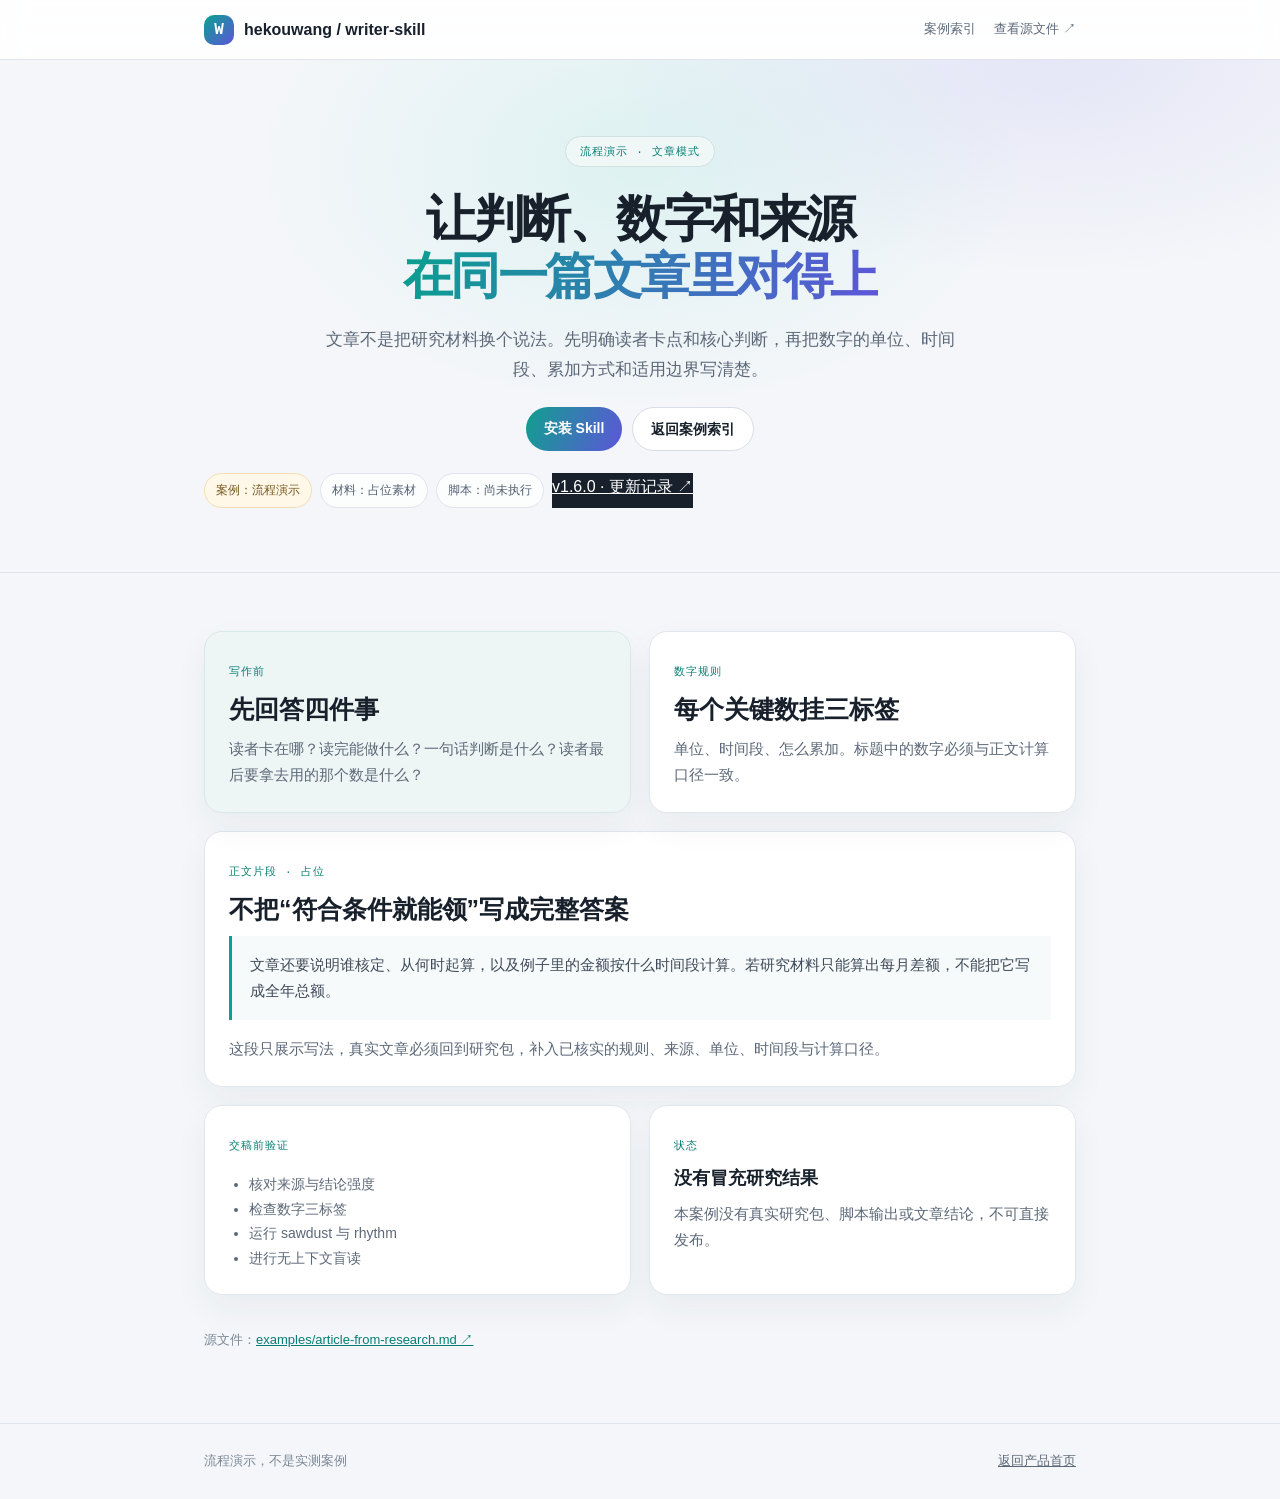
==== docs/cases/article-from-research.html @ f1f73fd9 "docs: publish writer skill landing site" ====
<!doctype html><html lang="zh-CN"><head><meta charset="utf-8"><meta name="viewport" content="width=device-width,initial-scale=1"><title>从研究材料写文章 · writer-skill 案例</title><link rel="stylesheet" href="style.css"></head><body><header class="top"><div class="wrap"><a class="brand" href="../"><span class="logo">W</span>hekouwang / writer-skill</a><nav class="nav"><a href="../#examples">案例索引</a><a href="https://github.com/huiyonghkw/hekouwang-writer-skill/blob/main/examples/article-from-research.md">查看源文件 ↗</a></nav></div></header><section class="hero"><div class="wrap"><span class="label">流程演示 · 文章模式</span><h1>让判断、数字和来源<br><span>在同一篇文章里对得上</span></h1><p>文章不是把研究材料换个说法。先明确读者卡点和核心判断，再把数字的单位、时间段、累加方式和适用边界写清楚。</p><div class="hero-links"><a class="button primary" href="../#start">安装 Skill</a><a class="button" href="../#examples">返回案例索引</a></div><div class="statusbar"><span class="demo">案例：流程演示</span><span>材料：占位素材</span><span>脚本：尚未执行</span><a class="version" href="https://github.com/huiyonghkw/hekouwang-writer-skill/blob/main/CHANGELOG.md">v1.6.0 · 更新记录 ↗</a></div></div></section><main class="content"><div class="wrap"><div class="grid"><article class="card soft"><span class="tag">写作前</span><h2>先回答四件事</h2><p>读者卡在哪？读完能做什么？一句话判断是什么？读者最后要拿去用的那个数是什么？</p></article><article class="card"><span class="tag">数字规则</span><h2>每个关键数挂三标签</h2><p>单位、时间段、怎么累加。标题中的数字必须与正文计算口径一致。</p></article></div><div class="card" style="margin-top:18px"><span class="tag">正文片段 · 占位</span><h2>不把“符合条件就能领”写成完整答案</h2><blockquote class="quote">文章还要说明谁核定、从何时起算，以及例子里的金额按什么时间段计算。若研究材料只能算出每月差额，不能把它写成全年总额。</blockquote><p style="margin-top:16px">这段只展示写法，真实文章必须回到研究包，补入已核实的规则、来源、单位、时间段与计算口径。</p></div><div class="grid" style="margin-top:18px"><article class="card"><span class="tag">交稿前验证</span><ul><li>核对来源与结论强度</li><li>检查数字三标签</li><li>运行 sawdust 与 rhythm</li><li>进行无上下文盲读</li></ul></article><article class="card"><span class="tag">状态</span><h3>没有冒充研究结果</h3><p>本案例没有真实研究包、脚本输出或文章结论，不可直接发布。</p></article></div><p class="source">源文件：<a href="https://github.com/huiyonghkw/hekouwang-writer-skill/blob/main/examples/article-from-research.md">examples/article-from-research.md ↗</a></p></div></main><footer class="footer"><div class="wrap"><span>流程演示，不是实测案例</span><a href="../">返回产品首页</a></div></footer></body></html>
---- docs/cases/style.css ----
*{box-sizing:border-box}html{scroll-behavior:smooth}body{margin:0;background:#f4f6f9;color:#17202b;font-family:-apple-system,BlinkMacSystemFont,"PingFang SC","Hiragino Sans GB","Microsoft YaHei",sans-serif;line-height:1.75}.wrap{max-width:920px;margin:auto;padding:0 24px}.top{height:60px;background:rgba(255,255,255,.9);border-bottom:1px solid #dfe5eb;backdrop-filter:blur(12px)}.top .wrap{height:100%;display:flex;align-items:center;justify-content:space-between}.brand{display:flex;align-items:center;gap:10px;color:#17202b;text-decoration:none;font-weight:700}.logo{display:grid;place-items:center;width:30px;height:30px;border-radius:10px;background:linear-gradient(135deg,#0aa18f,#5d56d9);color:#fff;font-family:ui-monospace,monospace}.nav{display:flex;gap:18px;font-size:13px}.nav a,.back{color:#5c6878;text-decoration:none}.nav a:hover,.back:hover{color:#17202b}.hero{background:radial-gradient(ellipse at 50% 20%,rgba(116,220,206,.18),transparent 42%),radial-gradient(ellipse at 82% 0,rgba(127,120,230,.13),transparent 30%);padding:76px 0 64px;text-align:center;border-bottom:1px solid #dfe5eb}.label,.tag{font:11px ui-monospace,SFMono-Regular,Menlo,monospace;letter-spacing:.1em;text-transform:uppercase;color:#087d73}.label{display:inline-block;border:1px solid #cfe1e0;background:#eff8f7;border-radius:999px;padding:7px 14px}.hero h1{margin:24px auto 0;max-width:760px;font-size:50px;line-height:1.14;letter-spacing:-.05em;font-weight:800}.hero h1 span{background:linear-gradient(110deg,#099f8f,#5d56d9);-webkit-background-clip:text;background-clip:text;color:transparent}.hero p{max-width:650px;margin:20px auto 0;color:#5c6878;font-size:17px}.hero-links{margin-top:22px;display:flex;gap:10px;justify-content:center;flex-wrap:wrap}.button{display:inline-block;padding:9px 18px;border-radius:999px;text-decoration:none;font-size:14px;font-weight:600;border:1px solid #d7dee6;background:#fff;color:#17202b}.button.primary{color:#fff;border:0;background:linear-gradient(110deg,#119f8e,#5d56d9)}.content{padding:58px 0}.grid{display:grid;grid-template-columns:1fr 1fr;gap:18px}.card{background:#fff;border:1px solid #e0e6ec;border-radius:18px;padding:24px;box-shadow:0 14px 34px rgba(31,50,71,.05)}.soft{background:#eef6f5;border-color:#d8e8e8}.card h2,.card h3{margin:9px 0 10px;line-height:1.3}.card h2{font-size:25px}.card h3{font-size:18px}.card p{margin:0;color:#5c6878;font-size:15px}.card ul{margin:14px 0 0;padding-left:20px;color:#5c6878;font-size:14px}.section-title{font-size:30px;line-height:1.25;letter-spacing:-.04em;margin:0 0 24px}.quote{margin:0;border-left:3px solid #0aa18f;background:#f7fafb;padding:16px 18px;color:#3d4a58;font-size:15px}.table{width:100%;border-collapse:collapse;font-size:14px}.table th,.table td{text-align:left;padding:10px 12px;border-bottom:1px solid #e1e7ec;vertical-align:top}.table th{font-weight:700;color:#465566;background:#f8fafb}.notice{padding:14px 16px;border-radius:12px;background:#fff7e8;border:1px solid #f3dfb3;color:#765a20;font-size:14px}.status{display:inline-flex;padding:3px 9px;border-radius:999px;background:#eef8f5;color:#087d73;font:11px ui-monospace,monospace}.statusbar{display:flex;flex-wrap:wrap;gap:8px;margin-top:22px}.statusbar span{display:inline-flex;align-items:center;gap:6px;padding:6px 11px;border:1px solid #dfe5eb;border-radius:999px;background:rgba(255,255,255,.78);font-size:12px;color:#536173}.statusbar .version{background:#17202b;color:#fff;border-color:#17202b}.statusbar .demo{background:#fff7e8;border-color:#f3dfb3;color:#765a20}.footer{border-top:1px solid #dfe5eb;padding:26px 0;color:#7a8795;font-size:13px}.footer .wrap{display:flex;justify-content:space-between;gap:12px}.footer a{color:#5c6878}.source{font-size:13px;color:#7a8795;margin-top:34px}.source a{color:#087d73}@media(max-width:700px){.wrap{padding:0 18px}.nav{display:none}.hero{padding:55px 0 48px}.hero h1{font-size:40px}.hero p{font-size:16px}.grid{grid-template-columns:1fr}.content{padding:42px 0}.footer .wrap{flex-direction:column}}
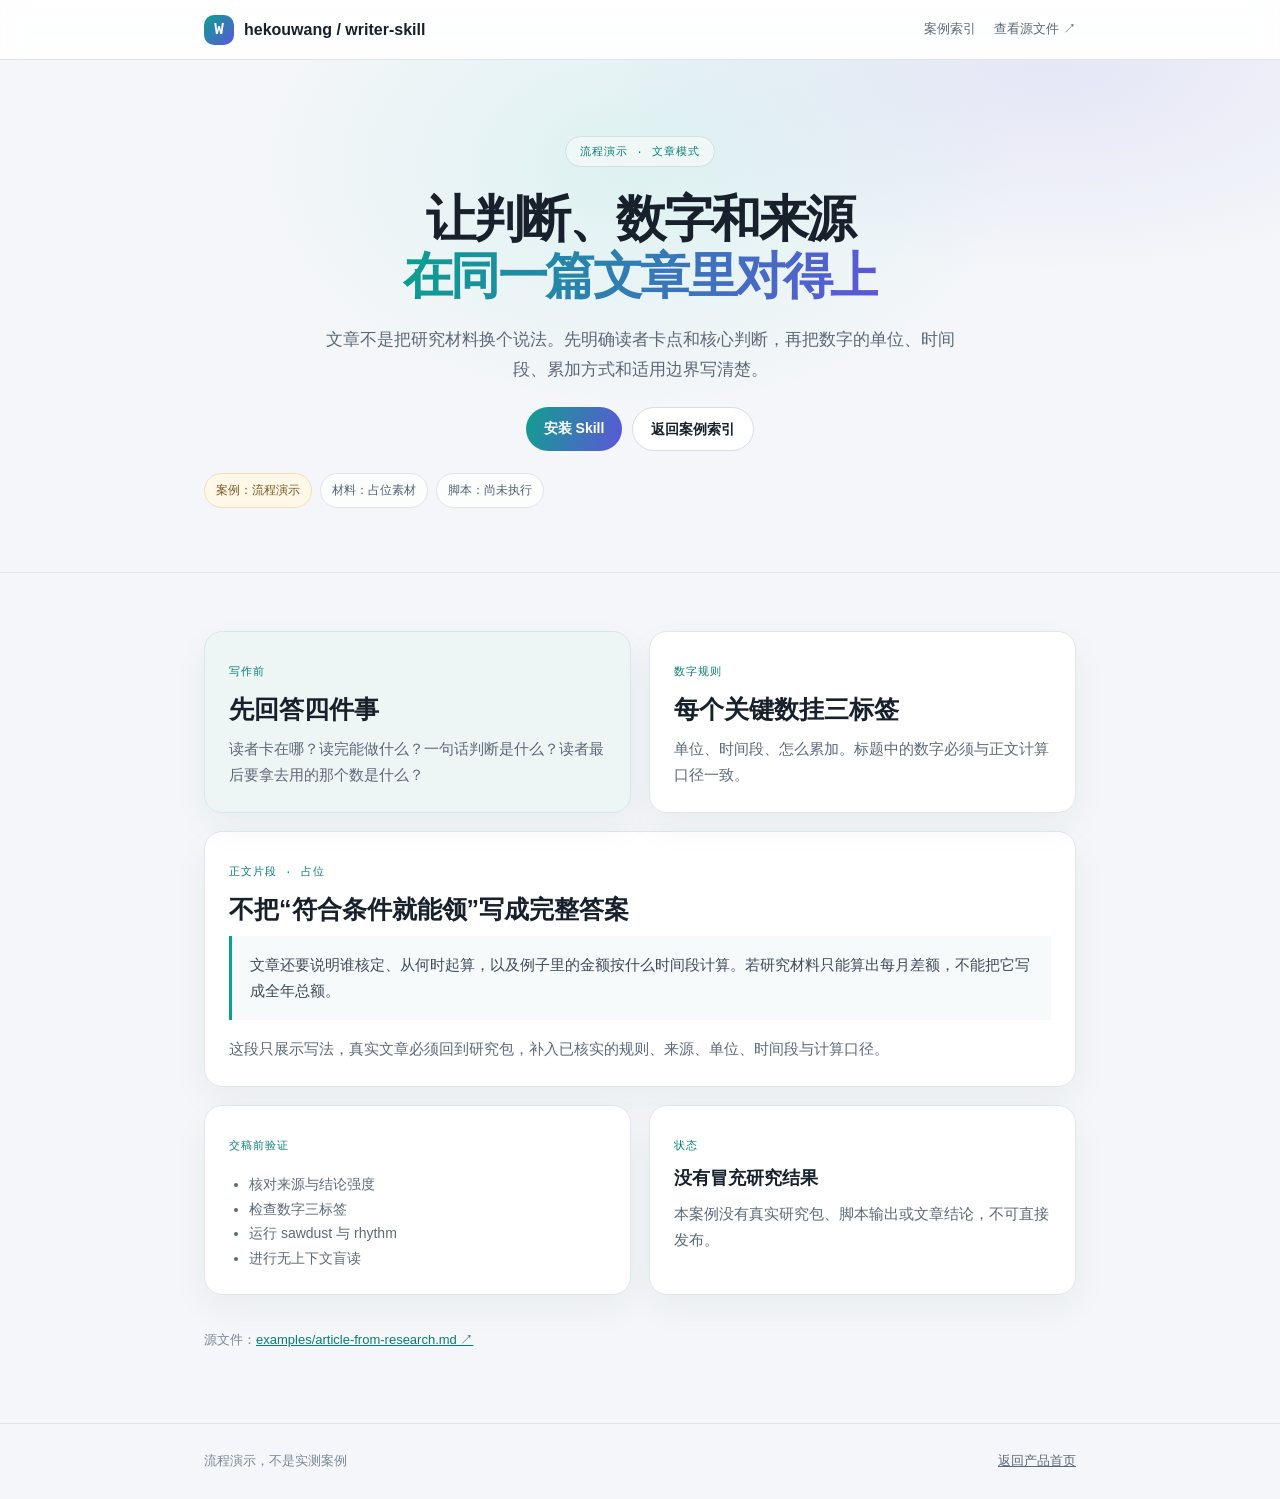
==== commit 2f5fd7f2: "fix(docs): 移除案例子页的版本更新徽标 6 个案例页从首页骨架继承了 v1.6.0 · 更新记录 徽标，属于模板残留；同时移除已无用的 .statusbar .version 样式。版本信息" ====
--- a/docs/cases/article-from-research.html
+++ b/docs/cases/article-from-research.html
@@ -1 +1 @@
-<!doctype html><html lang="zh-CN"><head><meta charset="utf-8"><meta name="viewport" content="width=device-width,initial-scale=1"><title>从研究材料写文章 · writer-skill 案例</title><link rel="stylesheet" href="style.css"></head><body><header class="top"><div class="wrap"><a class="brand" href="../"><span class="logo">W</span>hekouwang / writer-skill</a><nav class="nav"><a href="../#examples">案例索引</a><a href="https://github.com/huiyonghkw/hekouwang-writer-skill/blob/main/examples/article-from-research.md">查看源文件 ↗</a></nav></div></header><section class="hero"><div class="wrap"><span class="label">流程演示 · 文章模式</span><h1>让判断、数字和来源<br><span>在同一篇文章里对得上</span></h1><p>文章不是把研究材料换个说法。先明确读者卡点和核心判断，再把数字的单位、时间段、累加方式和适用边界写清楚。</p><div class="hero-links"><a class="button primary" href="../#start">安装 Skill</a><a class="button" href="../#examples">返回案例索引</a></div><div class="statusbar"><span class="demo">案例：流程演示</span><span>材料：占位素材</span><span>脚本：尚未执行</span><a class="version" href="https://github.com/huiyonghkw/hekouwang-writer-skill/blob/main/CHANGELOG.md">v1.6.0 · 更新记录 ↗</a></div></div></section><main class="content"><div class="wrap"><div class="grid"><article class="card soft"><span class="tag">写作前</span><h2>先回答四件事</h2><p>读者卡在哪？读完能做什么？一句话判断是什么？读者最后要拿去用的那个数是什么？</p></article><article class="card"><span class="tag">数字规则</span><h2>每个关键数挂三标签</h2><p>单位、时间段、怎么累加。标题中的数字必须与正文计算口径一致。</p></article></div><div class="card" style="margin-top:18px"><span class="tag">正文片段 · 占位</span><h2>不把“符合条件就能领”写成完整答案</h2><blockquote class="quote">文章还要说明谁核定、从何时起算，以及例子里的金额按什么时间段计算。若研究材料只能算出每月差额，不能把它写成全年总额。</blockquote><p style="margin-top:16px">这段只展示写法，真实文章必须回到研究包，补入已核实的规则、来源、单位、时间段与计算口径。</p></div><div class="grid" style="margin-top:18px"><article class="card"><span class="tag">交稿前验证</span><ul><li>核对来源与结论强度</li><li>检查数字三标签</li><li>运行 sawdust 与 rhythm</li><li>进行无上下文盲读</li></ul></article><article class="card"><span class="tag">状态</span><h3>没有冒充研究结果</h3><p>本案例没有真实研究包、脚本输出或文章结论，不可直接发布。</p></article></div><p class="source">源文件：<a href="https://github.com/huiyonghkw/hekouwang-writer-skill/blob/main/examples/article-from-research.md">examples/article-from-research.md ↗</a></p></div></main><footer class="footer"><div class="wrap"><span>流程演示，不是实测案例</span><a href="../">返回产品首页</a></div></footer></body></html>+<!doctype html><html lang="zh-CN"><head><meta charset="utf-8"><meta name="viewport" content="width=device-width,initial-scale=1"><title>从研究材料写文章 · writer-skill 案例</title><link rel="stylesheet" href="style.css"></head><body><header class="top"><div class="wrap"><a class="brand" href="../"><span class="logo">W</span>hekouwang / writer-skill</a><nav class="nav"><a href="../#examples">案例索引</a><a href="https://github.com/huiyonghkw/hekouwang-writer-skill/blob/main/examples/article-from-research.md">查看源文件 ↗</a></nav></div></header><section class="hero"><div class="wrap"><span class="label">流程演示 · 文章模式</span><h1>让判断、数字和来源<br><span>在同一篇文章里对得上</span></h1><p>文章不是把研究材料换个说法。先明确读者卡点和核心判断，再把数字的单位、时间段、累加方式和适用边界写清楚。</p><div class="hero-links"><a class="button primary" href="../#start">安装 Skill</a><a class="button" href="../#examples">返回案例索引</a></div><div class="statusbar"><span class="demo">案例：流程演示</span><span>材料：占位素材</span><span>脚本：尚未执行</span></div></div></section><main class="content"><div class="wrap"><div class="grid"><article class="card soft"><span class="tag">写作前</span><h2>先回答四件事</h2><p>读者卡在哪？读完能做什么？一句话判断是什么？读者最后要拿去用的那个数是什么？</p></article><article class="card"><span class="tag">数字规则</span><h2>每个关键数挂三标签</h2><p>单位、时间段、怎么累加。标题中的数字必须与正文计算口径一致。</p></article></div><div class="card" style="margin-top:18px"><span class="tag">正文片段 · 占位</span><h2>不把“符合条件就能领”写成完整答案</h2><blockquote class="quote">文章还要说明谁核定、从何时起算，以及例子里的金额按什么时间段计算。若研究材料只能算出每月差额，不能把它写成全年总额。</blockquote><p style="margin-top:16px">这段只展示写法，真实文章必须回到研究包，补入已核实的规则、来源、单位、时间段与计算口径。</p></div><div class="grid" style="margin-top:18px"><article class="card"><span class="tag">交稿前验证</span><ul><li>核对来源与结论强度</li><li>检查数字三标签</li><li>运行 sawdust 与 rhythm</li><li>进行无上下文盲读</li></ul></article><article class="card"><span class="tag">状态</span><h3>没有冒充研究结果</h3><p>本案例没有真实研究包、脚本输出或文章结论，不可直接发布。</p></article></div><p class="source">源文件：<a href="https://github.com/huiyonghkw/hekouwang-writer-skill/blob/main/examples/article-from-research.md">examples/article-from-research.md ↗</a></p></div></main><footer class="footer"><div class="wrap"><span>流程演示，不是实测案例</span><a href="../">返回产品首页</a></div></footer></body></html>
--- a/docs/cases/style.css
+++ b/docs/cases/style.css
@@ -1 +1 @@
-*{box-sizing:border-box}html{scroll-behavior:smooth}body{margin:0;background:#f4f6f9;color:#17202b;font-family:-apple-system,BlinkMacSystemFont,"PingFang SC","Hiragino Sans GB","Microsoft YaHei",sans-serif;line-height:1.75}.wrap{max-width:920px;margin:auto;padding:0 24px}.top{height:60px;background:rgba(255,255,255,.9);border-bottom:1px solid #dfe5eb;backdrop-filter:blur(12px)}.top .wrap{height:100%;display:flex;align-items:center;justify-content:space-between}.brand{display:flex;align-items:center;gap:10px;color:#17202b;text-decoration:none;font-weight:700}.logo{display:grid;place-items:center;width:30px;height:30px;border-radius:10px;background:linear-gradient(135deg,#0aa18f,#5d56d9);color:#fff;font-family:ui-monospace,monospace}.nav{display:flex;gap:18px;font-size:13px}.nav a,.back{color:#5c6878;text-decoration:none}.nav a:hover,.back:hover{color:#17202b}.hero{background:radial-gradient(ellipse at 50% 20%,rgba(116,220,206,.18),transparent 42%),radial-gradient(ellipse at 82% 0,rgba(127,120,230,.13),transparent 30%);padding:76px 0 64px;text-align:center;border-bottom:1px solid #dfe5eb}.label,.tag{font:11px ui-monospace,SFMono-Regular,Menlo,monospace;letter-spacing:.1em;text-transform:uppercase;color:#087d73}.label{display:inline-block;border:1px solid #cfe1e0;background:#eff8f7;border-radius:999px;padding:7px 14px}.hero h1{margin:24px auto 0;max-width:760px;font-size:50px;line-height:1.14;letter-spacing:-.05em;font-weight:800}.hero h1 span{background:linear-gradient(110deg,#099f8f,#5d56d9);-webkit-background-clip:text;background-clip:text;color:transparent}.hero p{max-width:650px;margin:20px auto 0;color:#5c6878;font-size:17px}.hero-links{margin-top:22px;display:flex;gap:10px;justify-content:center;flex-wrap:wrap}.button{display:inline-block;padding:9px 18px;border-radius:999px;text-decoration:none;font-size:14px;font-weight:600;border:1px solid #d7dee6;background:#fff;color:#17202b}.button.primary{color:#fff;border:0;background:linear-gradient(110deg,#119f8e,#5d56d9)}.content{padding:58px 0}.grid{display:grid;grid-template-columns:1fr 1fr;gap:18px}.card{background:#fff;border:1px solid #e0e6ec;border-radius:18px;padding:24px;box-shadow:0 14px 34px rgba(31,50,71,.05)}.soft{background:#eef6f5;border-color:#d8e8e8}.card h2,.card h3{margin:9px 0 10px;line-height:1.3}.card h2{font-size:25px}.card h3{font-size:18px}.card p{margin:0;color:#5c6878;font-size:15px}.card ul{margin:14px 0 0;padding-left:20px;color:#5c6878;font-size:14px}.section-title{font-size:30px;line-height:1.25;letter-spacing:-.04em;margin:0 0 24px}.quote{margin:0;border-left:3px solid #0aa18f;background:#f7fafb;padding:16px 18px;color:#3d4a58;font-size:15px}.table{width:100%;border-collapse:collapse;font-size:14px}.table th,.table td{text-align:left;padding:10px 12px;border-bottom:1px solid #e1e7ec;vertical-align:top}.table th{font-weight:700;color:#465566;background:#f8fafb}.notice{padding:14px 16px;border-radius:12px;background:#fff7e8;border:1px solid #f3dfb3;color:#765a20;font-size:14px}.status{display:inline-flex;padding:3px 9px;border-radius:999px;background:#eef8f5;color:#087d73;font:11px ui-monospace,monospace}.statusbar{display:flex;flex-wrap:wrap;gap:8px;margin-top:22px}.statusbar span{display:inline-flex;align-items:center;gap:6px;padding:6px 11px;border:1px solid #dfe5eb;border-radius:999px;background:rgba(255,255,255,.78);font-size:12px;color:#536173}.statusbar .version{background:#17202b;color:#fff;border-color:#17202b}.statusbar .demo{background:#fff7e8;border-color:#f3dfb3;color:#765a20}.footer{border-top:1px solid #dfe5eb;padding:26px 0;color:#7a8795;font-size:13px}.footer .wrap{display:flex;justify-content:space-between;gap:12px}.footer a{color:#5c6878}.source{font-size:13px;color:#7a8795;margin-top:34px}.source a{color:#087d73}@media(max-width:700px){.wrap{padding:0 18px}.nav{display:none}.hero{padding:55px 0 48px}.hero h1{font-size:40px}.hero p{font-size:16px}.grid{grid-template-columns:1fr}.content{padding:42px 0}.footer .wrap{flex-direction:column}}
+*{box-sizing:border-box}html{scroll-behavior:smooth}body{margin:0;background:#f4f6f9;color:#17202b;font-family:-apple-system,BlinkMacSystemFont,"PingFang SC","Hiragino Sans GB","Microsoft YaHei",sans-serif;line-height:1.75}.wrap{max-width:920px;margin:auto;padding:0 24px}.top{height:60px;background:rgba(255,255,255,.9);border-bottom:1px solid #dfe5eb;backdrop-filter:blur(12px)}.top .wrap{height:100%;display:flex;align-items:center;justify-content:space-between}.brand{display:flex;align-items:center;gap:10px;color:#17202b;text-decoration:none;font-weight:700}.logo{display:grid;place-items:center;width:30px;height:30px;border-radius:10px;background:linear-gradient(135deg,#0aa18f,#5d56d9);color:#fff;font-family:ui-monospace,monospace}.nav{display:flex;gap:18px;font-size:13px}.nav a,.back{color:#5c6878;text-decoration:none}.nav a:hover,.back:hover{color:#17202b}.hero{background:radial-gradient(ellipse at 50% 20%,rgba(116,220,206,.18),transparent 42%),radial-gradient(ellipse at 82% 0,rgba(127,120,230,.13),transparent 30%);padding:76px 0 64px;text-align:center;border-bottom:1px solid #dfe5eb}.label,.tag{font:11px ui-monospace,SFMono-Regular,Menlo,monospace;letter-spacing:.1em;text-transform:uppercase;color:#087d73}.label{display:inline-block;border:1px solid #cfe1e0;background:#eff8f7;border-radius:999px;padding:7px 14px}.hero h1{margin:24px auto 0;max-width:760px;font-size:50px;line-height:1.14;letter-spacing:-.05em;font-weight:800}.hero h1 span{background:linear-gradient(110deg,#099f8f,#5d56d9);-webkit-background-clip:text;background-clip:text;color:transparent}.hero p{max-width:650px;margin:20px auto 0;color:#5c6878;font-size:17px}.hero-links{margin-top:22px;display:flex;gap:10px;justify-content:center;flex-wrap:wrap}.button{display:inline-block;padding:9px 18px;border-radius:999px;text-decoration:none;font-size:14px;font-weight:600;border:1px solid #d7dee6;background:#fff;color:#17202b}.button.primary{color:#fff;border:0;background:linear-gradient(110deg,#119f8e,#5d56d9)}.content{padding:58px 0}.grid{display:grid;grid-template-columns:1fr 1fr;gap:18px}.card{background:#fff;border:1px solid #e0e6ec;border-radius:18px;padding:24px;box-shadow:0 14px 34px rgba(31,50,71,.05)}.soft{background:#eef6f5;border-color:#d8e8e8}.card h2,.card h3{margin:9px 0 10px;line-height:1.3}.card h2{font-size:25px}.card h3{font-size:18px}.card p{margin:0;color:#5c6878;font-size:15px}.card ul{margin:14px 0 0;padding-left:20px;color:#5c6878;font-size:14px}.section-title{font-size:30px;line-height:1.25;letter-spacing:-.04em;margin:0 0 24px}.quote{margin:0;border-left:3px solid #0aa18f;background:#f7fafb;padding:16px 18px;color:#3d4a58;font-size:15px}.table{width:100%;border-collapse:collapse;font-size:14px}.table th,.table td{text-align:left;padding:10px 12px;border-bottom:1px solid #e1e7ec;vertical-align:top}.table th{font-weight:700;color:#465566;background:#f8fafb}.notice{padding:14px 16px;border-radius:12px;background:#fff7e8;border:1px solid #f3dfb3;color:#765a20;font-size:14px}.status{display:inline-flex;padding:3px 9px;border-radius:999px;background:#eef8f5;color:#087d73;font:11px ui-monospace,monospace}.statusbar{display:flex;flex-wrap:wrap;gap:8px;margin-top:22px}.statusbar span{display:inline-flex;align-items:center;gap:6px;padding:6px 11px;border:1px solid #dfe5eb;border-radius:999px;background:rgba(255,255,255,.78);font-size:12px;color:#536173}.statusbar .demo{background:#fff7e8;border-color:#f3dfb3;color:#765a20}.footer{border-top:1px solid #dfe5eb;padding:26px 0;color:#7a8795;font-size:13px}.footer .wrap{display:flex;justify-content:space-between;gap:12px}.footer a{color:#5c6878}.source{font-size:13px;color:#7a8795;margin-top:34px}.source a{color:#087d73}@media(max-width:700px){.wrap{padding:0 18px}.nav{display:none}.hero{padding:55px 0 48px}.hero h1{font-size:40px}.hero p{font-size:16px}.grid{grid-template-columns:1fr}.content{padding:42px 0}.footer .wrap{flex-direction:column}}
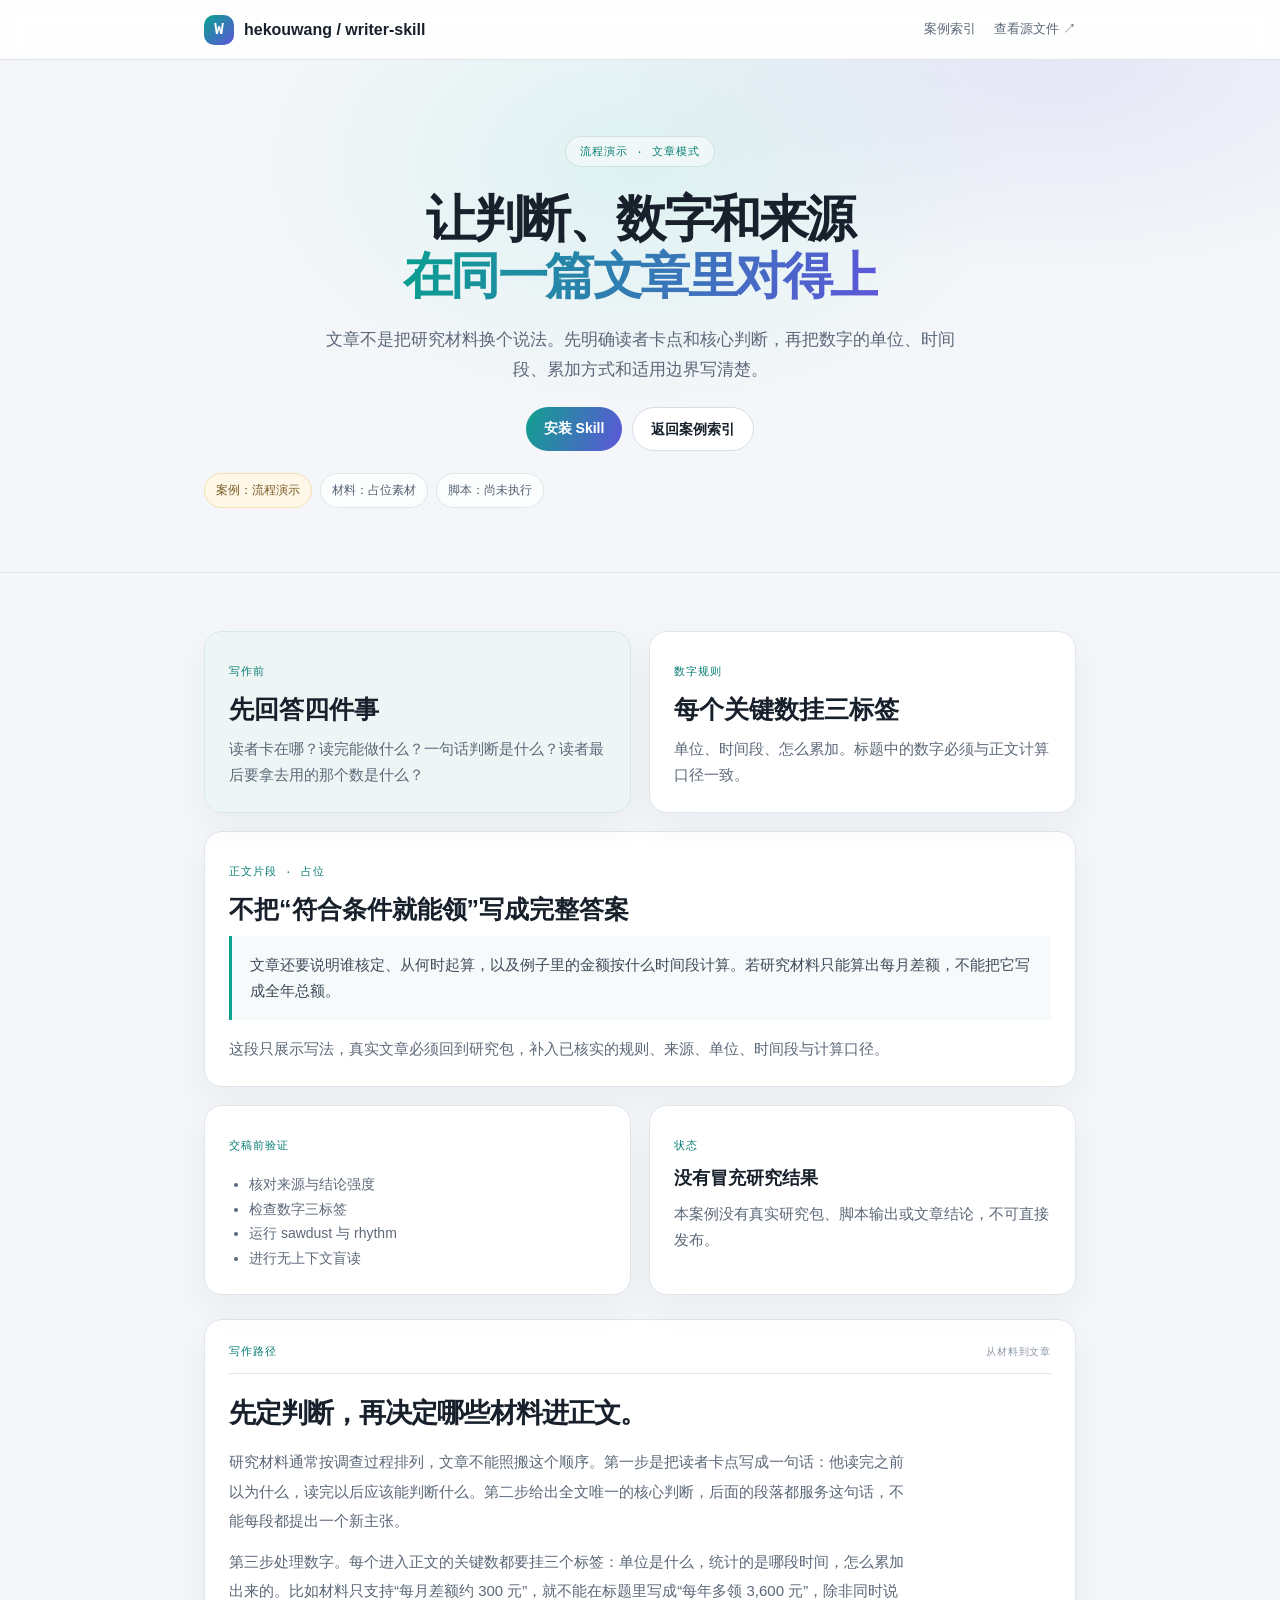
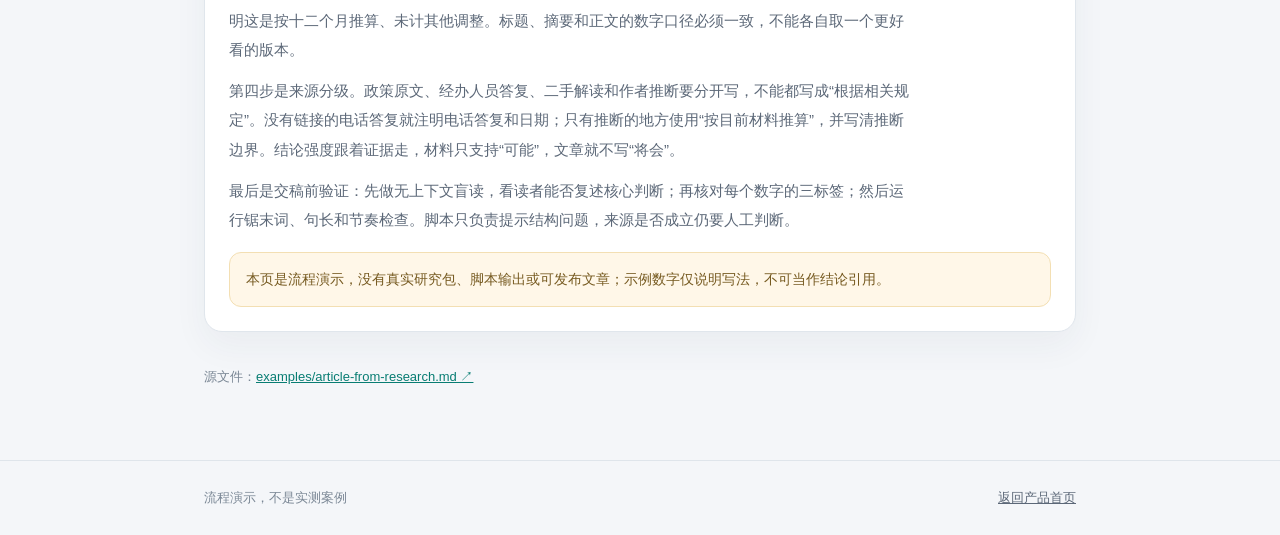
==== commit 833cfef5: "feat(docs): 首页加交互式改写演示并精简卡片，案例页补足正文 首页： - 首屏新增「看它怎么改一段话」交互演示，改前/改后并排，两个真实案例可切换 - 容器从 20+ 张卡片精简到 4 个：" ====
--- a/docs/cases/article-from-research.html
+++ b/docs/cases/article-from-research.html
@@ -1 +1,2 @@
-<!doctype html><html lang="zh-CN"><head><meta charset="utf-8"><meta name="viewport" content="width=device-width,initial-scale=1"><title>从研究材料写文章 · writer-skill 案例</title><link rel="stylesheet" href="style.css"></head><body><header class="top"><div class="wrap"><a class="brand" href="../"><span class="logo">W</span>hekouwang / writer-skill</a><nav class="nav"><a href="../#examples">案例索引</a><a href="https://github.com/huiyonghkw/hekouwang-writer-skill/blob/main/examples/article-from-research.md">查看源文件 ↗</a></nav></div></header><section class="hero"><div class="wrap"><span class="label">流程演示 · 文章模式</span><h1>让判断、数字和来源<br><span>在同一篇文章里对得上</span></h1><p>文章不是把研究材料换个说法。先明确读者卡点和核心判断，再把数字的单位、时间段、累加方式和适用边界写清楚。</p><div class="hero-links"><a class="button primary" href="../#start">安装 Skill</a><a class="button" href="../#examples">返回案例索引</a></div><div class="statusbar"><span class="demo">案例：流程演示</span><span>材料：占位素材</span><span>脚本：尚未执行</span></div></div></section><main class="content"><div class="wrap"><div class="grid"><article class="card soft"><span class="tag">写作前</span><h2>先回答四件事</h2><p>读者卡在哪？读完能做什么？一句话判断是什么？读者最后要拿去用的那个数是什么？</p></article><article class="card"><span class="tag">数字规则</span><h2>每个关键数挂三标签</h2><p>单位、时间段、怎么累加。标题中的数字必须与正文计算口径一致。</p></article></div><div class="card" style="margin-top:18px"><span class="tag">正文片段 · 占位</span><h2>不把“符合条件就能领”写成完整答案</h2><blockquote class="quote">文章还要说明谁核定、从何时起算，以及例子里的金额按什么时间段计算。若研究材料只能算出每月差额，不能把它写成全年总额。</blockquote><p style="margin-top:16px">这段只展示写法，真实文章必须回到研究包，补入已核实的规则、来源、单位、时间段与计算口径。</p></div><div class="grid" style="margin-top:18px"><article class="card"><span class="tag">交稿前验证</span><ul><li>核对来源与结论强度</li><li>检查数字三标签</li><li>运行 sawdust 与 rhythm</li><li>进行无上下文盲读</li></ul></article><article class="card"><span class="tag">状态</span><h3>没有冒充研究结果</h3><p>本案例没有真实研究包、脚本输出或文章结论，不可直接发布。</p></article></div><p class="source">源文件：<a href="https://github.com/huiyonghkw/hekouwang-writer-skill/blob/main/examples/article-from-research.md">examples/article-from-research.md ↗</a></p></div></main><footer class="footer"><div class="wrap"><span>流程演示，不是实测案例</span><a href="../">返回产品首页</a></div></footer></body></html>+<!doctype html><html lang="zh-CN"><head><meta charset="utf-8"><meta name="viewport" content="width=device-width,initial-scale=1"><title>从研究材料写文章 · writer-skill 案例</title><link rel="stylesheet" href="style.css"><link rel="stylesheet" href="case-upgrade.css"></head><body><header class="top"><div class="wrap"><a class="brand" href="../"><span class="logo">W</span>hekouwang / writer-skill</a><nav class="nav"><a href="../#examples">案例索引</a><a href="https://github.com/huiyonghkw/hekouwang-writer-skill/blob/main/examples/article-from-research.md">查看源文件 ↗</a></nav></div></header><section class="hero"><div class="wrap"><span class="label">流程演示 · 文章模式</span><h1>让判断、数字和来源<br><span>在同一篇文章里对得上</span></h1><p>文章不是把研究材料换个说法。先明确读者卡点和核心判断，再把数字的单位、时间段、累加方式和适用边界写清楚。</p><div class="hero-links"><a class="button primary" href="../#start">安装 Skill</a><a class="button" href="../#examples">返回案例索引</a></div><div class="statusbar"><span class="demo">案例：流程演示</span><span>材料：占位素材</span><span>脚本：尚未执行</span></div></div></section><main class="content"><div class="wrap"><div class="grid"><article class="card soft"><span class="tag">写作前</span><h2>先回答四件事</h2><p>读者卡在哪？读完能做什么？一句话判断是什么？读者最后要拿去用的那个数是什么？</p></article><article class="card"><span class="tag">数字规则</span><h2>每个关键数挂三标签</h2><p>单位、时间段、怎么累加。标题中的数字必须与正文计算口径一致。</p></article></div><div class="card" style="margin-top:18px"><span class="tag">正文片段 · 占位</span><h2>不把“符合条件就能领”写成完整答案</h2><blockquote class="quote">文章还要说明谁核定、从何时起算，以及例子里的金额按什么时间段计算。若研究材料只能算出每月差额，不能把它写成全年总额。</blockquote><p style="margin-top:16px">这段只展示写法，真实文章必须回到研究包，补入已核实的规则、来源、单位、时间段与计算口径。</p></div><div class="grid" style="margin-top:18px"><article class="card"><span class="tag">交稿前验证</span><ul><li>核对来源与结论强度</li><li>检查数字三标签</li><li>运行 sawdust 与 rhythm</li><li>进行无上下文盲读</li></ul></article><article class="card"><span class="tag">状态</span><h3>没有冒充研究结果</h3><p>本案例没有真实研究包、脚本输出或文章结论，不可直接发布。</p></article></div><section class="card proof-card"><div class="section-heading"><span class="tag">写作路径</span><span class="section-index">从材料到文章</span></div><h2>先定判断，再决定哪些材料进正文。</h2><p>研究材料通常按调查过程排列，文章不能照搬这个顺序。第一步是把读者卡点写成一句话：他读完之前以为什么，读完以后应该能判断什么。第二步给出全文唯一的核心判断，后面的段落都服务这句话，不能每段都提出一个新主张。</p><p>第三步处理数字。每个进入正文的关键数都要挂三个标签：单位是什么，统计的是哪段时间，怎么累加出来的。比如材料只支持“每月差额约 300 元”，就不能在标题里写成“每年多领 3,600 元”，除非同时说明这是按十二个月推算、未计其他调整。标题、摘要和正文的数字口径必须一致，不能各自取一个更好看的版本。</p><p>第四步是来源分级。政策原文、经办人员答复、二手解读和作者推断要分开写，不能都写成“根据相关规定”。没有链接的电话答复就注明电话答复和日期；只有推断的地方使用“按目前材料推算”，并写清推断边界。结论强度跟着证据走，材料只支持“可能”，文章就不写“将会”。</p><p>最后是交稿前验证：先做无上下文盲读，看读者能否复述核心判断；再核对每个数字的三标签；然后运行锯末词、句长和节奏检查。脚本只负责提示结构问题，来源是否成立仍要人工判断。</p><div class="notice" style="margin-top:18px">本页是流程演示，没有真实研究包、脚本输出或可发布文章；示例数字仅说明写法，不可当作结论引用。</div></section>
+<p class="source">源文件：<a href="https://github.com/huiyonghkw/hekouwang-writer-skill/blob/main/examples/article-from-research.md">examples/article-from-research.md ↗</a></p></div></main><footer class="footer"><div class="wrap"><span>流程演示，不是实测案例</span><a href="../">返回产品首页</a></div></footer></body></html>
--- a/docs/cases/style.css
+++ b/docs/cases/style.css
@@ -1 +1,2 @@
-*{box-sizing:border-box}html{scroll-behavior:smooth}body{margin:0;background:#f4f6f9;color:#17202b;font-family:-apple-system,BlinkMacSystemFont,"PingFang SC","Hiragino Sans GB","Microsoft YaHei",sans-serif;line-height:1.75}.wrap{max-width:920px;margin:auto;padding:0 24px}.top{height:60px;background:rgba(255,255,255,.9);border-bottom:1px solid #dfe5eb;backdrop-filter:blur(12px)}.top .wrap{height:100%;display:flex;align-items:center;justify-content:space-between}.brand{display:flex;align-items:center;gap:10px;color:#17202b;text-decoration:none;font-weight:700}.logo{display:grid;place-items:center;width:30px;height:30px;border-radius:10px;background:linear-gradient(135deg,#0aa18f,#5d56d9);color:#fff;font-family:ui-monospace,monospace}.nav{display:flex;gap:18px;font-size:13px}.nav a,.back{color:#5c6878;text-decoration:none}.nav a:hover,.back:hover{color:#17202b}.hero{background:radial-gradient(ellipse at 50% 20%,rgba(116,220,206,.18),transparent 42%),radial-gradient(ellipse at 82% 0,rgba(127,120,230,.13),transparent 30%);padding:76px 0 64px;text-align:center;border-bottom:1px solid #dfe5eb}.label,.tag{font:11px ui-monospace,SFMono-Regular,Menlo,monospace;letter-spacing:.1em;text-transform:uppercase;color:#087d73}.label{display:inline-block;border:1px solid #cfe1e0;background:#eff8f7;border-radius:999px;padding:7px 14px}.hero h1{margin:24px auto 0;max-width:760px;font-size:50px;line-height:1.14;letter-spacing:-.05em;font-weight:800}.hero h1 span{background:linear-gradient(110deg,#099f8f,#5d56d9);-webkit-background-clip:text;background-clip:text;color:transparent}.hero p{max-width:650px;margin:20px auto 0;color:#5c6878;font-size:17px}.hero-links{margin-top:22px;display:flex;gap:10px;justify-content:center;flex-wrap:wrap}.button{display:inline-block;padding:9px 18px;border-radius:999px;text-decoration:none;font-size:14px;font-weight:600;border:1px solid #d7dee6;background:#fff;color:#17202b}.button.primary{color:#fff;border:0;background:linear-gradient(110deg,#119f8e,#5d56d9)}.content{padding:58px 0}.grid{display:grid;grid-template-columns:1fr 1fr;gap:18px}.card{background:#fff;border:1px solid #e0e6ec;border-radius:18px;padding:24px;box-shadow:0 14px 34px rgba(31,50,71,.05)}.soft{background:#eef6f5;border-color:#d8e8e8}.card h2,.card h3{margin:9px 0 10px;line-height:1.3}.card h2{font-size:25px}.card h3{font-size:18px}.card p{margin:0;color:#5c6878;font-size:15px}.card ul{margin:14px 0 0;padding-left:20px;color:#5c6878;font-size:14px}.section-title{font-size:30px;line-height:1.25;letter-spacing:-.04em;margin:0 0 24px}.quote{margin:0;border-left:3px solid #0aa18f;background:#f7fafb;padding:16px 18px;color:#3d4a58;font-size:15px}.table{width:100%;border-collapse:collapse;font-size:14px}.table th,.table td{text-align:left;padding:10px 12px;border-bottom:1px solid #e1e7ec;vertical-align:top}.table th{font-weight:700;color:#465566;background:#f8fafb}.notice{padding:14px 16px;border-radius:12px;background:#fff7e8;border:1px solid #f3dfb3;color:#765a20;font-size:14px}.status{display:inline-flex;padding:3px 9px;border-radius:999px;background:#eef8f5;color:#087d73;font:11px ui-monospace,monospace}.statusbar{display:flex;flex-wrap:wrap;gap:8px;margin-top:22px}.statusbar span{display:inline-flex;align-items:center;gap:6px;padding:6px 11px;border:1px solid #dfe5eb;border-radius:999px;background:rgba(255,255,255,.78);font-size:12px;color:#536173}.statusbar .demo{background:#fff7e8;border-color:#f3dfb3;color:#765a20}.footer{border-top:1px solid #dfe5eb;padding:26px 0;color:#7a8795;font-size:13px}.footer .wrap{display:flex;justify-content:space-between;gap:12px}.footer a{color:#5c6878}.source{font-size:13px;color:#7a8795;margin-top:34px}.source a{color:#087d73}@media(max-width:700px){.wrap{padding:0 18px}.nav{display:none}.hero{padding:55px 0 48px}.hero h1{font-size:40px}.hero p{font-size:16px}.grid{grid-template-columns:1fr}.content{padding:42px 0}.footer .wrap{flex-direction:column}}
+*{box-sizing:border-box}html{scroll-behavior:smooth}body{margin:0;background:#f4f6f9;color:#17202b;font-family:-apple-system,BlinkMacSystemFont,"PingFang SC","Hiragino Sans GB","Microsoft YaHei",sans-serif;line-height:1.75}.wrap{max-width:920px;margin:auto;padding:0 24px}.top{height:60px;background:rgba(255,255,255,.9);border-bottom:1px solid #dfe5eb;backdrop-filter:blur(12px)}.top .wrap{height:100%;display:flex;align-items:center;justify-content:space-between}.brand{display:flex;align-items:center;gap:10px;color:#17202b;text-decoration:none;font-weight:700}.logo{display:grid;place-items:center;width:30px;height:30px;border-radius:10px;background:linear-gradient(135deg,#0aa18f,#5d56d9);color:#fff;font-family:ui-monospace,monospace}.nav{display:flex;gap:18px;font-size:13px}.nav a,.back{color:#5c6878;text-decoration:none}.nav a:hover,.back:hover{color:#17202b}.hero{background:radial-gradient(ellipse at 50% 20%,rgba(116,220,206,.18),transparent 42%),radial-gradient(ellipse at 82% 0,rgba(127,120,230,.13),transparent 30%);padding:76px 0 64px;text-align:center;border-bottom:1px solid #dfe5eb}.label,.tag{font:11px ui-monospace,SFMono-Regular,Menlo,monospace;letter-spacing:.1em;text-transform:uppercase;color:#087d73}.label{display:inline-block;border:1px solid #cfe1e0;background:#eff8f7;border-radius:999px;padding:7px 14px}.hero h1{margin:24px auto 0;max-width:760px;font-size:50px;line-height:1.14;letter-spacing:-.05em;font-weight:800}.hero h1 span{background:linear-gradient(110deg,#099f8f,#5d56d9);-webkit-background-clip:text;background-clip:text;color:transparent}.hero p{max-width:650px;margin:20px auto 0;color:#5c6878;font-size:17px}.hero-links{margin-top:22px;display:flex;gap:10px;justify-content:center;flex-wrap:wrap}.button{display:inline-block;padding:9px 18px;border-radius:999px;text-decoration:none;font-size:14px;font-weight:600;border:1px solid #d7dee6;background:#fff;color:#17202b}.button.primary{color:#fff;border:0;background:linear-gradient(110deg,#119f8e,#5d56d9)}.content{padding:58px 0}.grid{display:grid;grid-template-columns:1fr 1fr;gap:18px}.card{background:#fff;border:1px solid #e0e6ec;border-radius:18px;padding:24px;box-shadow:0 14px 34px rgba(31,50,71,.05)}.soft{background:#eef6f5;border-color:#d8e8e8}.card h2,.card h3{margin:9px 0 10px;line-height:1.3}.card h2{font-size:25px}.card h3{font-size:18px}.card p{margin:0;color:#5c6878;font-size:15px}.card ul{margin:14px 0 0;padding-left:20px;color:#5c6878;font-size:14px}.section-title{font-size:30px;line-height:1.25;letter-spacing:-.04em;margin:0 0 24px}.quote{margin:0;border-left:3px solid #0aa18f;background:#f7fafb;padding:16px 18px;color:#3d4a58;font-size:15px}.table{width:100%;border-collapse:collapse;font-size:14px}.table th,.table td{text-align:left;padding:10px 12px;border-bottom:1px solid #e1e7ec;vertical-align:top}.table th{font-weight:700;color:#465566;background:#f8fafb}.notice{padding:14px 16px;border-radius:12px;background:#fff7e8;border:1px solid #f3dfb3;color:#765a20;font-size:14px}.status{display:inline-flex;padding:3px 9px;border-radius:999px;background:#eef8f5;color:#087d73;font:11px ui-monospace,monospace}.statusbar{display:flex;flex-wrap:wrap;gap:8px;margin-top:22px}.statusbar span{display:inline-flex;align-items:center;gap:6px;padding:6px 11px;border:1px solid #dfe5eb;border-radius:999px;background:rgba(255,255,255,.78);font-size:12px;color:#536173}.statusbar .demo{background:#fff7e8;border-color:#f3dfb3;color:#765a20}.footer{border-top:1px solid #dfe5eb;padding:26px 0;color:#7a8795;font-size:13px}.footer .wrap{display:flex;justify-content:space-between;gap:12px}.footer a{color:#5c6878}.source{font-size:13px;color:#7a8795;margin-top:34px}.source a{color:#087d73}.proof-card{margin-top:24px;scroll-margin-top:24px}.proof-grid{margin-top:24px}.proof-side{min-width:0}.proof-label{display:block;margin-bottom:12px;font-size:13px;font-weight:700;color:#5c6878}.proof-after .quote{background:#f0faf8}.proof-reason{margin-top:24px;border-top:1px solid #dfe5eb;padding-top:20px}.evidence-caption{font-size:13px;color:#5c6878;overflow-wrap:anywhere}.outline-list{padding-left:24px}.outline-list li{padding:10px 0;border-bottom:1px solid #e1e7ec}.outline-list span,.outline-list small{display:block}.outline-list small{color:#5c6878}.check-row{display:grid;grid-template-columns:minmax(0,1fr) minmax(0,2fr);gap:16px;padding:16px 0;border-bottom:1px solid #e1e7ec;overflow-wrap:anywhere}.proof-notice{margin-top:20px}a:focus-visible,button:focus-visible{outline:3px solid #75cfc4;outline-offset:3px}@media(max-width:700px){.check-row{grid-template-columns:1fr;gap:6px}}
+@media(max-width:700px){.wrap{padding:0 18px}.nav{display:none}.hero{padding:55px 0 48px}.hero h1{font-size:40px}.hero p{font-size:16px}.grid{grid-template-columns:1fr}.content{padding:42px 0}.footer .wrap{flex-direction:column}}
--- a/docs/cases/case-upgrade.css
+++ b/docs/cases/case-upgrade.css
@@ -0,0 +1,51 @@
+/* 案例页 UI 升级层：沿用 style.css 的青紫品牌视觉，只重排证据结构。 */
+.case-jump{display:flex;flex-wrap:wrap;justify-content:center;gap:8px;margin-top:22px}
+.nowrap{white-space:nowrap}
+.case-jump a{display:inline-flex;align-items:center;gap:7px;padding:7px 13px;border:1px solid #dfe5eb;border-radius:999px;background:rgba(255,255,255,.72);color:#536173;text-decoration:none;font-size:12px}
+.case-jump a b{font:10px ui-monospace,SFMono-Regular,Menlo,monospace;color:#087d73;font-weight:600}
+.case-jump a:hover{border-color:#9fd4cd;color:#17202b;transform:translateY(-1px)}
+.section-heading{display:flex;justify-content:space-between;align-items:center;flex-wrap:wrap;gap:4px 14px;padding-bottom:14px;margin-bottom:20px;border-bottom:1px solid #e1e7ec}
+.section-index{font:10px ui-monospace,SFMono-Regular,Menlo,monospace;letter-spacing:.08em;color:#8b97a4;text-transform:uppercase}
+.proof-card h2{font-size:27px;line-height:1.45;letter-spacing:-.035em;margin:0 0 14px}
+.proof-card>p{max-width:680px;margin:12px 0 0;line-height:1.95}
+.proof-grid{display:grid;grid-template-columns:1fr 1fr;gap:0;margin-top:22px;border:1px solid #e1e7ec;border-radius:14px;overflow:hidden;background:#fbfcfd}
+.proof-side{padding:20px 22px;min-width:0}
+.proof-side+.proof-side{border-left:1px solid #e1e7ec}
+.proof-side .quote{border-left-width:2px;padding:14px 16px;font-size:14px;line-height:2.05;background:#f7fafb}
+.proof-after .quote{background:#f0faf8;border-left-color:#0aa18f}
+.proof-label{display:flex;justify-content:space-between;gap:10px;align-items:baseline;margin-bottom:12px;font-size:13px;font-weight:700;color:#17202b}
+.proof-label small{font-size:10px;font-weight:400;color:#7a8795}
+.proof-reason{display:grid;grid-template-columns:repeat(3,1fr);gap:0;margin-top:18px;border:1px solid #e1e7ec;border-radius:14px;background:#fff;overflow:hidden}
+.proof-reason>div{padding:15px 18px}
+.proof-reason>div+div{border-left:1px solid #e1e7ec}
+.proof-reason b{font-size:12px;color:#087d73}
+.proof-reason p{margin:4px 0 0;font-size:12px;line-height:1.85;color:#5c6878}
+.evidence-caption{font-size:12px;line-height:1.8;color:#7a8795;margin-top:16px}
+.outline-list{list-style:none;counter-reset:outline;padding:0;margin:24px 0 0;display:grid;grid-template-columns:1fr 1fr;gap:0;border:1px solid #e1e7ec;border-radius:14px;overflow:hidden;background:#fff}
+.outline-list li{counter-increment:outline;position:relative;padding:14px 16px 14px 44px;border-bottom:1px solid #e1e7ec;background:#fff}
+.outline-list li::before{content:counter(outline,decimal-leading-zero);position:absolute;left:16px;top:16px;font:10px ui-monospace,SFMono-Regular,Menlo,monospace;color:#9aa6b2;letter-spacing:.04em}
+.outline-list li:nth-child(odd){border-right:1px solid #e1e7ec}
+.outline-list li:nth-child(1),.outline-list li:nth-child(2){background:#f5fbfa}
+.outline-list li:last-child:nth-child(odd){grid-column:1/-1;border-right:0}
+.outline-list li:nth-child(1)::before,.outline-list li:nth-child(2)::before{color:#087d73}
+.outline-list span{font-size:13px;font-weight:600;line-height:1.6}
+.outline-list small{font-size:11px;line-height:1.7;color:#5c6878}
+.evidence-pair{align-items:stretch;border:0;background:none;overflow:visible;gap:18px}
+.evidence-pair>article{display:flex;flex-direction:column}
+.quote-formula{margin:16px 0;padding:16px 18px;font:13px/2 ui-monospace,SFMono-Regular,Menlo,monospace;background:#f7fafb;border-left:3px solid #0aa18f;border-radius:0 10px 10px 0;color:#3d4a58}
+.quote-formula br+span,.quote-formula span{color:#087d73;font-weight:700}
+.quote-formula span{display:block;margin-top:8px;padding-top:8px;border-top:1px dashed #cfe1e0}
+.source-stamp{display:inline-flex;flex-direction:column;gap:2px;margin:16px 0 0;padding:9px 13px;border:1px dashed #cfe1e0;border-radius:10px;background:#f5fbfa;color:#087d73;font-size:12px;font-weight:600}
+.source-stamp small{font:9px ui-monospace,SFMono-Regular,Menlo,monospace;letter-spacing:.08em;color:#7a8795;font-weight:400}
+.check-list{margin-top:20px;border-top:1px solid #e1e7ec}
+.lesson-list{display:grid;grid-template-columns:1fr 1fr;gap:14px;margin-top:20px}
+.lesson-list article{padding:16px 18px;border:1px solid #e1e7ec;border-radius:12px;background:#fbfcfd}
+.lesson-list b{font-size:13px;color:#17202b}
+.lesson-list p{margin:6px 0 0;font-size:12px;line-height:1.9;color:#5c6878}
+.lesson-list code{font-size:11px;background:#eef6f5;padding:2px 5px;border-radius:4px;color:#087d73}
+@media(max-width:700px){.lesson-list{grid-template-columns:1fr}}
+.check-row{display:grid;grid-template-columns:180px minmax(0,1fr);gap:20px;padding:14px 0;border-bottom:1px solid #e1e7ec;align-items:baseline}
+.check-row b{font:11px ui-monospace,SFMono-Regular,Menlo,monospace;color:#087d73;font-weight:600}
+.check-row span{font-size:12px;line-height:1.85;color:#5c6878}
+.proof-notice{margin-top:20px}
+@media(max-width:700px){.proof-card h2{font-size:23px}.proof-grid{grid-template-columns:1fr}.proof-side{padding:16px}.proof-side+.proof-side{border-left:0;border-top:1px solid #e1e7ec}.proof-reason{grid-template-columns:1fr}.proof-reason>div+div{border-left:0;border-top:1px solid #e1e7ec}.outline-list{grid-template-columns:1fr}.outline-list li:nth-child(odd){border-right:0}.check-row{grid-template-columns:1fr;gap:4px}.check-row b{font-size:10px}.case-jump{justify-content:flex-start}.section-heading{padding-bottom:10px;margin-bottom:16px}}
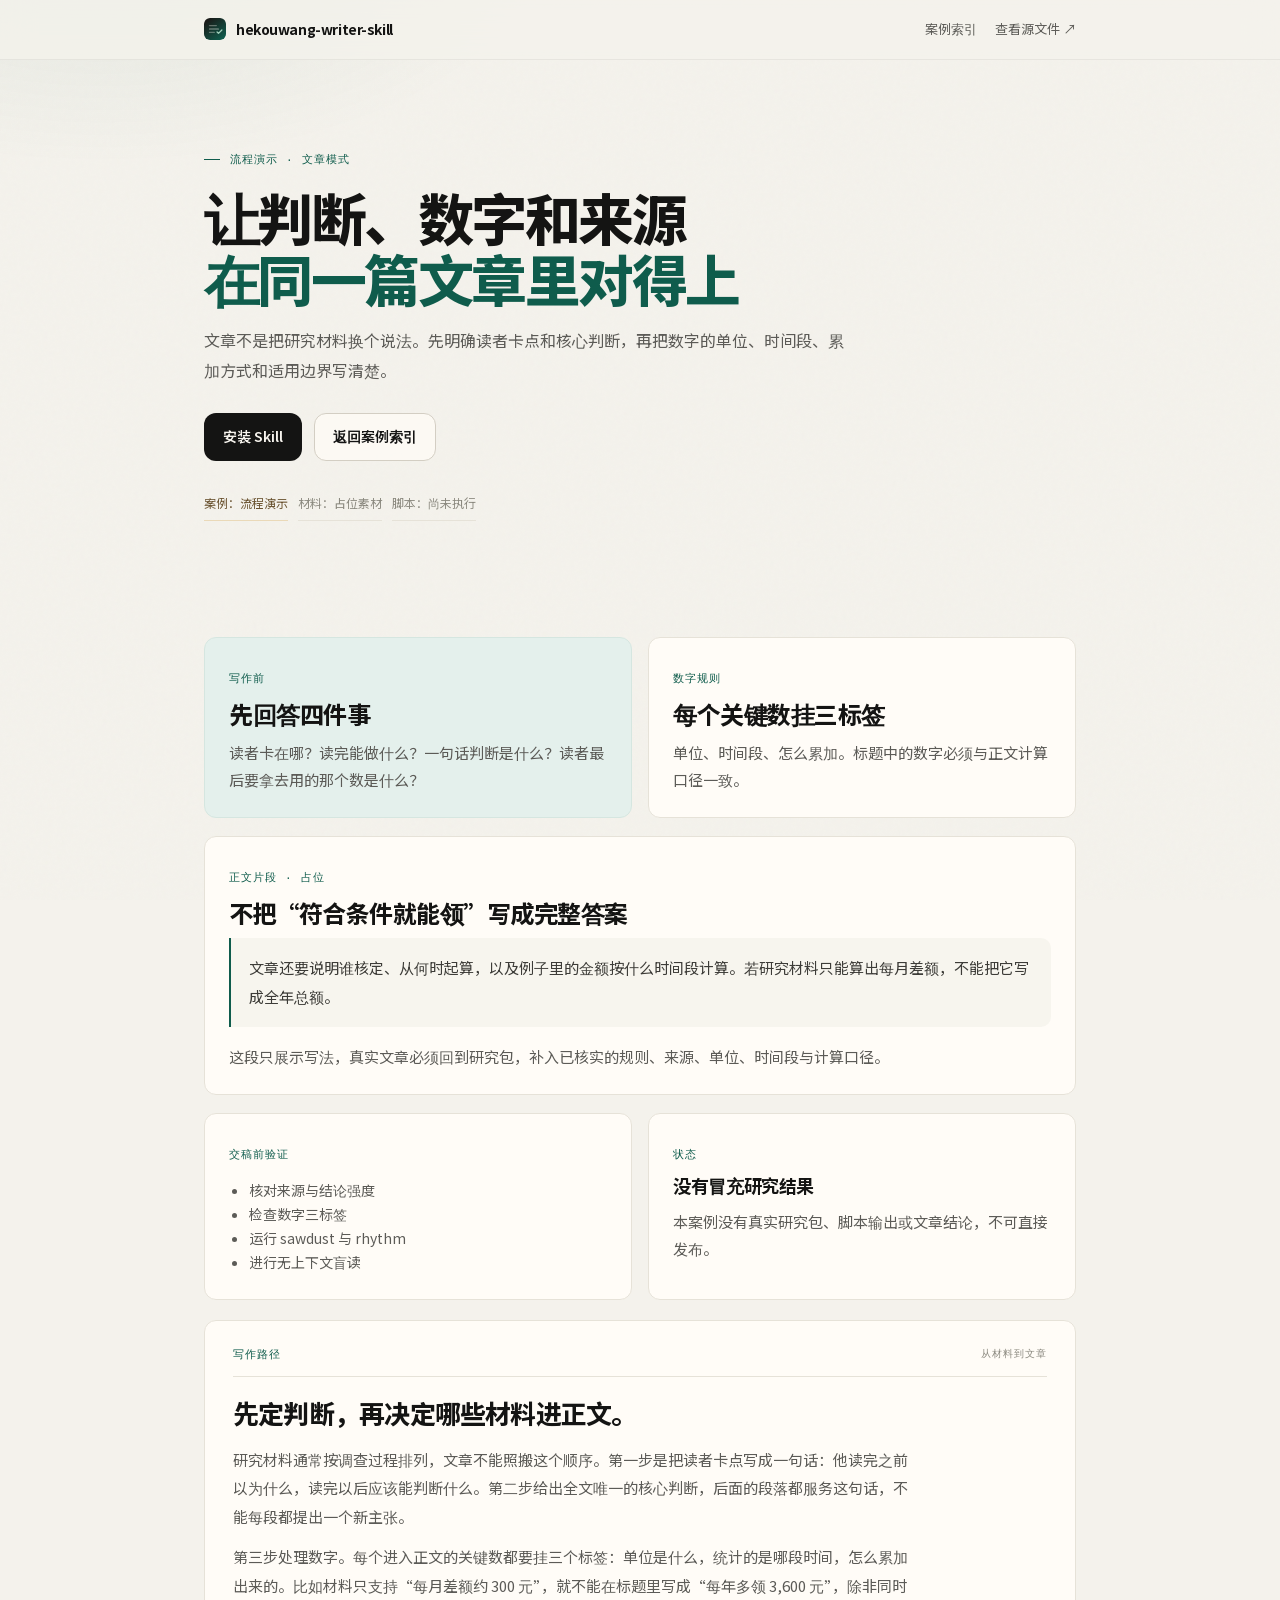
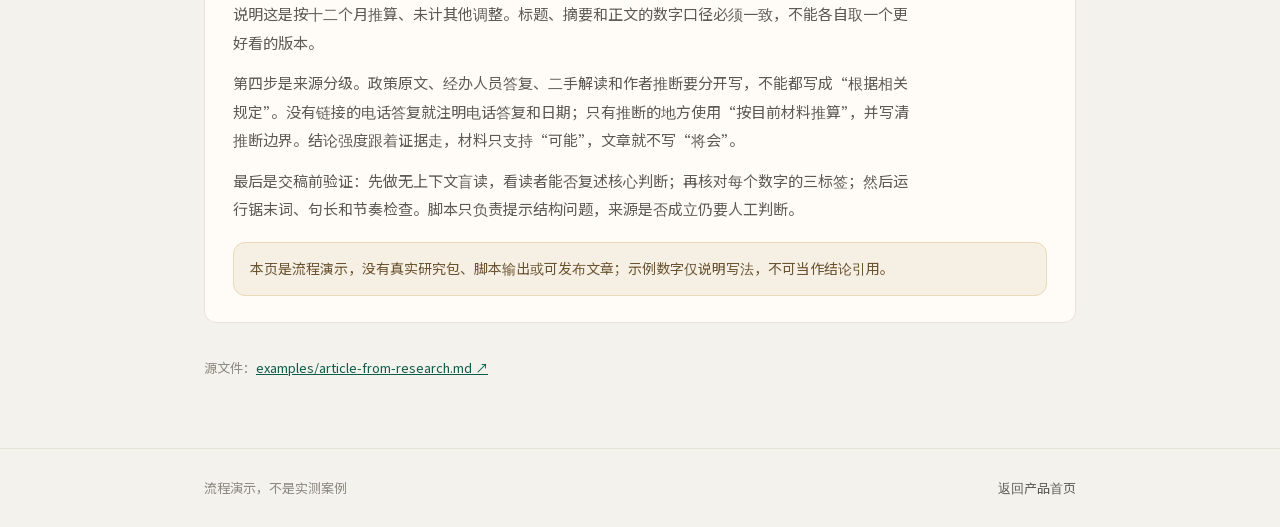
==== commit d74a7198: "docs: 收束「对得上账」定位并落地 atelier 纸面产品页 首页按真实证据链重写；共享 tokens/icon；案例页面板与时间轴对齐，去掉卡片套卡片。  Co-authored-by: Cu" ====
--- a/docs/cases/article-from-research.html
+++ b/docs/cases/article-from-research.html
@@ -1,2 +1,2 @@
-<!doctype html><html lang="zh-CN"><head><meta charset="utf-8"><meta name="viewport" content="width=device-width,initial-scale=1"><title>从研究材料写文章 · writer-skill 案例</title><link rel="stylesheet" href="style.css"><link rel="stylesheet" href="case-upgrade.css"></head><body><header class="top"><div class="wrap"><a class="brand" href="../"><span class="logo">W</span>hekouwang / writer-skill</a><nav class="nav"><a href="../#examples">案例索引</a><a href="https://github.com/huiyonghkw/hekouwang-writer-skill/blob/main/examples/article-from-research.md">查看源文件 ↗</a></nav></div></header><section class="hero"><div class="wrap"><span class="label">流程演示 · 文章模式</span><h1>让判断、数字和来源<br><span>在同一篇文章里对得上</span></h1><p>文章不是把研究材料换个说法。先明确读者卡点和核心判断，再把数字的单位、时间段、累加方式和适用边界写清楚。</p><div class="hero-links"><a class="button primary" href="../#start">安装 Skill</a><a class="button" href="../#examples">返回案例索引</a></div><div class="statusbar"><span class="demo">案例：流程演示</span><span>材料：占位素材</span><span>脚本：尚未执行</span></div></div></section><main class="content"><div class="wrap"><div class="grid"><article class="card soft"><span class="tag">写作前</span><h2>先回答四件事</h2><p>读者卡在哪？读完能做什么？一句话判断是什么？读者最后要拿去用的那个数是什么？</p></article><article class="card"><span class="tag">数字规则</span><h2>每个关键数挂三标签</h2><p>单位、时间段、怎么累加。标题中的数字必须与正文计算口径一致。</p></article></div><div class="card" style="margin-top:18px"><span class="tag">正文片段 · 占位</span><h2>不把“符合条件就能领”写成完整答案</h2><blockquote class="quote">文章还要说明谁核定、从何时起算，以及例子里的金额按什么时间段计算。若研究材料只能算出每月差额，不能把它写成全年总额。</blockquote><p style="margin-top:16px">这段只展示写法，真实文章必须回到研究包，补入已核实的规则、来源、单位、时间段与计算口径。</p></div><div class="grid" style="margin-top:18px"><article class="card"><span class="tag">交稿前验证</span><ul><li>核对来源与结论强度</li><li>检查数字三标签</li><li>运行 sawdust 与 rhythm</li><li>进行无上下文盲读</li></ul></article><article class="card"><span class="tag">状态</span><h3>没有冒充研究结果</h3><p>本案例没有真实研究包、脚本输出或文章结论，不可直接发布。</p></article></div><section class="card proof-card"><div class="section-heading"><span class="tag">写作路径</span><span class="section-index">从材料到文章</span></div><h2>先定判断，再决定哪些材料进正文。</h2><p>研究材料通常按调查过程排列，文章不能照搬这个顺序。第一步是把读者卡点写成一句话：他读完之前以为什么，读完以后应该能判断什么。第二步给出全文唯一的核心判断，后面的段落都服务这句话，不能每段都提出一个新主张。</p><p>第三步处理数字。每个进入正文的关键数都要挂三个标签：单位是什么，统计的是哪段时间，怎么累加出来的。比如材料只支持“每月差额约 300 元”，就不能在标题里写成“每年多领 3,600 元”，除非同时说明这是按十二个月推算、未计其他调整。标题、摘要和正文的数字口径必须一致，不能各自取一个更好看的版本。</p><p>第四步是来源分级。政策原文、经办人员答复、二手解读和作者推断要分开写，不能都写成“根据相关规定”。没有链接的电话答复就注明电话答复和日期；只有推断的地方使用“按目前材料推算”，并写清推断边界。结论强度跟着证据走，材料只支持“可能”，文章就不写“将会”。</p><p>最后是交稿前验证：先做无上下文盲读，看读者能否复述核心判断；再核对每个数字的三标签；然后运行锯末词、句长和节奏检查。脚本只负责提示结构问题，来源是否成立仍要人工判断。</p><div class="notice" style="margin-top:18px">本页是流程演示，没有真实研究包、脚本输出或可发布文章；示例数字仅说明写法，不可当作结论引用。</div></section>
+<!doctype html><html lang="zh-CN"><head><meta charset="utf-8"><meta name="viewport" content="width=device-width,initial-scale=1"><title>从研究材料写文章 · writer-skill 案例</title><link rel="icon" href="../icon.svg?v=2" type="image/svg+xml"><link rel="stylesheet" href="../tokens.css"><link rel="stylesheet" href="style.css"><link rel="stylesheet" href="case-upgrade.css"></head><body><header class="top"><div class="wrap"><a class="brand" href="../"><img class="brand-icon" src="../icon.svg?v=2" width="22" height="22" alt="">hekouwang-writer-skill</a><nav class="nav"><a href="../#examples">案例索引</a><a href="https://github.com/huiyonghkw/hekouwang-writer-skill/blob/main/examples/article-from-research.md">查看源文件 ↗</a></nav></div></header><section class="hero"><div class="wrap"><span class="label">流程演示 · 文章模式</span><h1>让判断、数字和来源<br><span>在同一篇文章里对得上</span></h1><p>文章不是把研究材料换个说法。先明确读者卡点和核心判断，再把数字的单位、时间段、累加方式和适用边界写清楚。</p><div class="hero-links"><a class="button primary" href="../#start">安装 Skill</a><a class="button" href="../#examples">返回案例索引</a></div><div class="statusbar"><span class="demo">案例：流程演示</span><span>材料：占位素材</span><span>脚本：尚未执行</span></div></div></section><main class="content"><div class="wrap"><div class="grid"><article class="card soft"><span class="tag">写作前</span><h2>先回答四件事</h2><p>读者卡在哪？读完能做什么？一句话判断是什么？读者最后要拿去用的那个数是什么？</p></article><article class="card"><span class="tag">数字规则</span><h2>每个关键数挂三标签</h2><p>单位、时间段、怎么累加。标题中的数字必须与正文计算口径一致。</p></article></div><div class="card" style="margin-top:18px"><span class="tag">正文片段 · 占位</span><h2>不把“符合条件就能领”写成完整答案</h2><blockquote class="quote">文章还要说明谁核定、从何时起算，以及例子里的金额按什么时间段计算。若研究材料只能算出每月差额，不能把它写成全年总额。</blockquote><p style="margin-top:16px">这段只展示写法，真实文章必须回到研究包，补入已核实的规则、来源、单位、时间段与计算口径。</p></div><div class="grid" style="margin-top:18px"><article class="card"><span class="tag">交稿前验证</span><ul><li>核对来源与结论强度</li><li>检查数字三标签</li><li>运行 sawdust 与 rhythm</li><li>进行无上下文盲读</li></ul></article><article class="card"><span class="tag">状态</span><h3>没有冒充研究结果</h3><p>本案例没有真实研究包、脚本输出或文章结论，不可直接发布。</p></article></div><section class="card proof-card"><div class="section-heading"><span class="tag">写作路径</span><span class="section-index">从材料到文章</span></div><h2>先定判断，再决定哪些材料进正文。</h2><p>研究材料通常按调查过程排列，文章不能照搬这个顺序。第一步是把读者卡点写成一句话：他读完之前以为什么，读完以后应该能判断什么。第二步给出全文唯一的核心判断，后面的段落都服务这句话，不能每段都提出一个新主张。</p><p>第三步处理数字。每个进入正文的关键数都要挂三个标签：单位是什么，统计的是哪段时间，怎么累加出来的。比如材料只支持“每月差额约 300 元”，就不能在标题里写成“每年多领 3,600 元”，除非同时说明这是按十二个月推算、未计其他调整。标题、摘要和正文的数字口径必须一致，不能各自取一个更好看的版本。</p><p>第四步是来源分级。政策原文、经办人员答复、二手解读和作者推断要分开写，不能都写成“根据相关规定”。没有链接的电话答复就注明电话答复和日期；只有推断的地方使用“按目前材料推算”，并写清推断边界。结论强度跟着证据走，材料只支持“可能”，文章就不写“将会”。</p><p>最后是交稿前验证：先做无上下文盲读，看读者能否复述核心判断；再核对每个数字的三标签；然后运行锯末词、句长和节奏检查。脚本只负责提示结构问题，来源是否成立仍要人工判断。</p><div class="notice" style="margin-top:18px">本页是流程演示，没有真实研究包、脚本输出或可发布文章；示例数字仅说明写法，不可当作结论引用。</div></section>
 <p class="source">源文件：<a href="https://github.com/huiyonghkw/hekouwang-writer-skill/blob/main/examples/article-from-research.md">examples/article-from-research.md ↗</a></p></div></main><footer class="footer"><div class="wrap"><span>流程演示，不是实测案例</span><a href="../">返回产品首页</a></div></footer></body></html>
--- a/docs/tokens.css
+++ b/docs/tokens.css
@@ -0,0 +1,63 @@
+/* Atelier 纸面 · 共享 token（首页与案例页共用） */
+@font-face{
+  font-family:'HKW Sans SC';
+  src:url('fonts/hkw-sans-sc-subset.woff2?v=6') format('woff2-variations');
+  font-weight:100 900;
+  font-style:normal;
+  font-display:swap;
+}
+:root{
+  --ink:#141413;
+  --muted:#5c5b57;
+  --faint:#8b897f;
+  --paper:#f4f2ec;
+  --surface:#fffcf7;
+  --line:#e6e2d8;
+  --line-strong:#d3cec3;
+  --accent:#0f5c4c;
+  --accent-soft:#e4f0ec;
+  --warn-bg:#f6efe4;
+  --warn-ink:#6a5330;
+  --radius:12px;
+  --shadow:0 20px 48px -34px rgba(20,20,19,.28);
+  --font: 'HKW Sans SC',-apple-system,BlinkMacSystemFont,'PingFang SC','Hiragino Sans GB','Microsoft YaHei',sans-serif;
+  --mono: ui-monospace,SFMono-Regular,Menlo,monospace;
+  color-scheme:light;
+}
+*{box-sizing:border-box}
+html{scroll-behavior:smooth}
+body{
+  margin:0;
+  background:var(--paper);
+  color:var(--ink);
+  font-family:var(--font);
+  line-height:1.7;
+  overflow-x:hidden;
+}
+/* 纸纹：只保留极淡一层；柔光只留左上一点 */
+body::before{
+  content:"";
+  position:fixed;
+  inset:0;
+  pointer-events:none;
+  z-index:0;
+  background:radial-gradient(60% 42% at 8% -6%,rgba(15,92,76,.07),transparent 58%);
+}
+body::after{
+  content:"";
+  position:fixed;
+  inset:0;
+  pointer-events:none;
+  z-index:0;
+  opacity:.022;
+  background-image:url("data:image/svg+xml,%3Csvg viewBox='0 0 220 220' xmlns='http://www.w3.org/2000/svg'%3E%3Cfilter id='n'%3E%3CfeTurbulence type='fractalNoise' baseFrequency='0.9' numOctaves='2' stitchTiles='stitch'/%3E%3C/filter%3E%3Crect width='100%25' height='100%25' filter='url(%23n)'/%3E%3C/svg%3E");
+}
+body>*{position:relative;z-index:1}
+a:focus-visible,button:focus-visible{
+  outline:2px solid var(--accent);
+  outline-offset:3px;
+  border-radius:6px;
+}
+@media(prefers-reduced-motion:reduce){
+  html{scroll-behavior:auto}
+}
--- a/docs/cases/style.css
+++ b/docs/cases/style.css
@@ -1,2 +1,60 @@
-*{box-sizing:border-box}html{scroll-behavior:smooth}body{margin:0;background:#f4f6f9;color:#17202b;font-family:-apple-system,BlinkMacSystemFont,"PingFang SC","Hiragino Sans GB","Microsoft YaHei",sans-serif;line-height:1.75}.wrap{max-width:920px;margin:auto;padding:0 24px}.top{height:60px;background:rgba(255,255,255,.9);border-bottom:1px solid #dfe5eb;backdrop-filter:blur(12px)}.top .wrap{height:100%;display:flex;align-items:center;justify-content:space-between}.brand{display:flex;align-items:center;gap:10px;color:#17202b;text-decoration:none;font-weight:700}.logo{display:grid;place-items:center;width:30px;height:30px;border-radius:10px;background:linear-gradient(135deg,#0aa18f,#5d56d9);color:#fff;font-family:ui-monospace,monospace}.nav{display:flex;gap:18px;font-size:13px}.nav a,.back{color:#5c6878;text-decoration:none}.nav a:hover,.back:hover{color:#17202b}.hero{background:radial-gradient(ellipse at 50% 20%,rgba(116,220,206,.18),transparent 42%),radial-gradient(ellipse at 82% 0,rgba(127,120,230,.13),transparent 30%);padding:76px 0 64px;text-align:center;border-bottom:1px solid #dfe5eb}.label,.tag{font:11px ui-monospace,SFMono-Regular,Menlo,monospace;letter-spacing:.1em;text-transform:uppercase;color:#087d73}.label{display:inline-block;border:1px solid #cfe1e0;background:#eff8f7;border-radius:999px;padding:7px 14px}.hero h1{margin:24px auto 0;max-width:760px;font-size:50px;line-height:1.14;letter-spacing:-.05em;font-weight:800}.hero h1 span{background:linear-gradient(110deg,#099f8f,#5d56d9);-webkit-background-clip:text;background-clip:text;color:transparent}.hero p{max-width:650px;margin:20px auto 0;color:#5c6878;font-size:17px}.hero-links{margin-top:22px;display:flex;gap:10px;justify-content:center;flex-wrap:wrap}.button{display:inline-block;padding:9px 18px;border-radius:999px;text-decoration:none;font-size:14px;font-weight:600;border:1px solid #d7dee6;background:#fff;color:#17202b}.button.primary{color:#fff;border:0;background:linear-gradient(110deg,#119f8e,#5d56d9)}.content{padding:58px 0}.grid{display:grid;grid-template-columns:1fr 1fr;gap:18px}.card{background:#fff;border:1px solid #e0e6ec;border-radius:18px;padding:24px;box-shadow:0 14px 34px rgba(31,50,71,.05)}.soft{background:#eef6f5;border-color:#d8e8e8}.card h2,.card h3{margin:9px 0 10px;line-height:1.3}.card h2{font-size:25px}.card h3{font-size:18px}.card p{margin:0;color:#5c6878;font-size:15px}.card ul{margin:14px 0 0;padding-left:20px;color:#5c6878;font-size:14px}.section-title{font-size:30px;line-height:1.25;letter-spacing:-.04em;margin:0 0 24px}.quote{margin:0;border-left:3px solid #0aa18f;background:#f7fafb;padding:16px 18px;color:#3d4a58;font-size:15px}.table{width:100%;border-collapse:collapse;font-size:14px}.table th,.table td{text-align:left;padding:10px 12px;border-bottom:1px solid #e1e7ec;vertical-align:top}.table th{font-weight:700;color:#465566;background:#f8fafb}.notice{padding:14px 16px;border-radius:12px;background:#fff7e8;border:1px solid #f3dfb3;color:#765a20;font-size:14px}.status{display:inline-flex;padding:3px 9px;border-radius:999px;background:#eef8f5;color:#087d73;font:11px ui-monospace,monospace}.statusbar{display:flex;flex-wrap:wrap;gap:8px;margin-top:22px}.statusbar span{display:inline-flex;align-items:center;gap:6px;padding:6px 11px;border:1px solid #dfe5eb;border-radius:999px;background:rgba(255,255,255,.78);font-size:12px;color:#536173}.statusbar .demo{background:#fff7e8;border-color:#f3dfb3;color:#765a20}.footer{border-top:1px solid #dfe5eb;padding:26px 0;color:#7a8795;font-size:13px}.footer .wrap{display:flex;justify-content:space-between;gap:12px}.footer a{color:#5c6878}.source{font-size:13px;color:#7a8795;margin-top:34px}.source a{color:#087d73}.proof-card{margin-top:24px;scroll-margin-top:24px}.proof-grid{margin-top:24px}.proof-side{min-width:0}.proof-label{display:block;margin-bottom:12px;font-size:13px;font-weight:700;color:#5c6878}.proof-after .quote{background:#f0faf8}.proof-reason{margin-top:24px;border-top:1px solid #dfe5eb;padding-top:20px}.evidence-caption{font-size:13px;color:#5c6878;overflow-wrap:anywhere}.outline-list{padding-left:24px}.outline-list li{padding:10px 0;border-bottom:1px solid #e1e7ec}.outline-list span,.outline-list small{display:block}.outline-list small{color:#5c6878}.check-row{display:grid;grid-template-columns:minmax(0,1fr) minmax(0,2fr);gap:16px;padding:16px 0;border-bottom:1px solid #e1e7ec;overflow-wrap:anywhere}.proof-notice{margin-top:20px}a:focus-visible,button:focus-visible{outline:3px solid #75cfc4;outline-offset:3px}@media(max-width:700px){.check-row{grid-template-columns:1fr;gap:6px}}
-@media(max-width:700px){.wrap{padding:0 18px}.nav{display:none}.hero{padding:55px 0 48px}.hero h1{font-size:40px}.hero p{font-size:16px}.grid{grid-template-columns:1fr}.content{padding:42px 0}.footer .wrap{flex-direction:column}}
+/* 案例页组件层；色板/字体/纸纹见 ../tokens.css */
+.wrap{max-width:920px;margin:auto;padding:0 24px}
+.top{height:60px;background:rgba(244,242,236,.78);border-bottom:1px solid rgba(20,20,19,.06);backdrop-filter:blur(16px) saturate(1.2)}
+.top .wrap{height:100%;display:flex;align-items:center;justify-content:space-between}
+.brand{display:inline-flex;align-items:center;gap:10px;color:var(--ink);text-decoration:none;font-weight:700;letter-spacing:-.03em;font-size:14px}
+.brand-icon{width:22px;height:22px;border-radius:6px;flex:none;display:block}
+.nav{display:flex;gap:18px;font-size:13px}
+.nav a,.back{color:var(--muted);text-decoration:none}
+.nav a:hover,.back:hover{color:var(--ink)}
+.hero{padding:80px 0 60px;text-align:left;border-bottom:0;background:transparent}
+.label,.tag{font:11px var(--mono);letter-spacing:.1em;text-transform:uppercase;color:var(--accent)}
+.label{display:inline-flex;align-items:center;gap:10px;border:0;background:transparent;border-radius:0;padding:0}
+.label::before{content:"";width:16px;height:1px;background:var(--accent)}
+.hero h1{margin:20px 0 0;max-width:18ch;font-size:clamp(38px,5.2vw,56px);line-height:1.08;letter-spacing:-.045em;font-weight:800;color:var(--ink)}
+.hero h1 span{background:none;-webkit-background-clip:unset;background-clip:unset;color:var(--accent);font-style:normal;font-weight:inherit}
+.hero p{max-width:640px;margin:18px 0 0;color:var(--muted);font-size:16px;line-height:1.85}
+.hero-links{margin-top:28px;display:flex;gap:12px;justify-content:flex-start;flex-wrap:wrap}
+.button{display:inline-flex;align-items:center;padding:11px 18px;border-radius:var(--radius);text-decoration:none;font-size:14px;font-weight:600;border:1px solid var(--line-strong);background:rgba(255,252,247,.7);color:var(--ink);transition:border-color .2s ease,background .2s ease}
+.button:hover{border-color:var(--ink)}
+.button.primary{color:#f7f4ee;border-color:transparent;background:var(--ink)}
+.button.primary:hover{background:#242320}
+.content{padding:56px 0}
+.grid{display:grid;grid-template-columns:1fr 1fr;gap:16px}
+.card{background:var(--surface);border:1px solid var(--line);border-radius:var(--radius);padding:24px;box-shadow:none}
+.soft{background:var(--accent-soft);border-color:#d5e6e0}
+.card h2,.card h3{margin:9px 0 10px;line-height:1.3;letter-spacing:-.02em}
+.card h2{font-size:24px;font-weight:750}
+.card h3{font-size:18px;font-weight:700}
+.card p{margin:0;color:var(--muted);font-size:15px;line-height:1.8}
+.card ul{margin:14px 0 0;padding-left:20px;color:var(--muted);font-size:14px}
+.section-title{font-size:30px;line-height:1.25;letter-spacing:-.04em;margin:0 0 24px}
+.quote{margin:0;border-left:2px solid var(--accent);background:rgba(244,242,236,.7);padding:16px 18px;color:#3d3c38;font-size:15px;line-height:1.9;border-radius:0 10px 10px 0}
+.table{width:100%;border-collapse:collapse;font-size:14px}
+.table th,.table td{text-align:left;padding:10px 12px;border-bottom:1px solid var(--line);vertical-align:top}
+.table th{font-weight:700;color:var(--muted);background:rgba(244,242,236,.7)}
+.notice{padding:14px 16px;border-radius:var(--radius);background:var(--warn-bg);border:1px solid #ead9b8;color:var(--warn-ink);font-size:14px;line-height:1.7}
+.status{display:inline-flex;padding:5px 10px;border-radius:var(--radius);background:var(--accent-soft);color:var(--accent);font:11px var(--mono)}
+.statusbar{display:flex;flex-wrap:wrap;gap:10px;margin-top:26px}
+.statusbar span{display:inline-flex;align-items:center;gap:6px;padding:6px 0;border:0;border-radius:0;background:transparent;font-size:12px;color:var(--faint);border-bottom:1px solid var(--line)}
+.statusbar .demo{background:transparent;color:var(--warn-ink);border-bottom-color:#ead9b8}
+.footer{border-top:1px solid var(--line);padding:28px 0;color:var(--faint);font-size:13px}
+.footer .wrap{display:flex;justify-content:space-between;gap:12px}
+.footer a{color:var(--muted);text-decoration:none}
+.footer a:hover{color:var(--ink)}
+.source{font-size:13px;color:var(--faint);margin-top:34px}
+.source a{color:var(--accent)}
+/* proof-* / outline / lesson 细节由 case-upgrade.css 接管 */
+.proof-card{scroll-margin-top:24px}
+.evidence-caption{overflow-wrap:anywhere}
+@media(max-width:700px){
+  .check-row{grid-template-columns:1fr;gap:6px}
+  .wrap{padding:0 18px}
+  .nav{display:none}
+  .hero{padding:56px 0 42px}
+  .hero h1{font-size:36px;max-width:none}
+  .hero p{font-size:15px}
+  .grid{grid-template-columns:1fr}
+  .content{padding:42px 0}
+  .footer .wrap{flex-direction:column}
+}
--- a/docs/cases/case-upgrade.css
+++ b/docs/cases/case-upgrade.css
@@ -1,51 +1,186 @@
-/* 案例页 UI 升级层：沿用 style.css 的青紫品牌视觉，只重排证据结构。 */
-.case-jump{display:flex;flex-wrap:wrap;justify-content:center;gap:8px;margin-top:22px}
+/* 案例页升级层：与首页 atelier 纸面 token 对齐 */
+
+.case-jump{display:flex;flex-wrap:wrap;justify-content:flex-start;gap:10px;margin-top:24px}
 .nowrap{white-space:nowrap}
-.case-jump a{display:inline-flex;align-items:center;gap:7px;padding:7px 13px;border:1px solid #dfe5eb;border-radius:999px;background:rgba(255,255,255,.72);color:#536173;text-decoration:none;font-size:12px}
-.case-jump a b{font:10px ui-monospace,SFMono-Regular,Menlo,monospace;color:#087d73;font-weight:600}
-.case-jump a:hover{border-color:#9fd4cd;color:#17202b;transform:translateY(-1px)}
-.section-heading{display:flex;justify-content:space-between;align-items:center;flex-wrap:wrap;gap:4px 14px;padding-bottom:14px;margin-bottom:20px;border-bottom:1px solid #e1e7ec}
-.section-index{font:10px ui-monospace,SFMono-Regular,Menlo,monospace;letter-spacing:.08em;color:#8b97a4;text-transform:uppercase}
-.proof-card h2{font-size:27px;line-height:1.45;letter-spacing:-.035em;margin:0 0 14px}
-.proof-card>p{max-width:680px;margin:12px 0 0;line-height:1.95}
-.proof-grid{display:grid;grid-template-columns:1fr 1fr;gap:0;margin-top:22px;border:1px solid #e1e7ec;border-radius:14px;overflow:hidden;background:#fbfcfd}
-.proof-side{padding:20px 22px;min-width:0}
-.proof-side+.proof-side{border-left:1px solid #e1e7ec}
-.proof-side .quote{border-left-width:2px;padding:14px 16px;font-size:14px;line-height:2.05;background:#f7fafb}
-.proof-after .quote{background:#f0faf8;border-left-color:#0aa18f}
-.proof-label{display:flex;justify-content:space-between;gap:10px;align-items:baseline;margin-bottom:12px;font-size:13px;font-weight:700;color:#17202b}
-.proof-label small{font-size:10px;font-weight:400;color:#7a8795}
-.proof-reason{display:grid;grid-template-columns:repeat(3,1fr);gap:0;margin-top:18px;border:1px solid #e1e7ec;border-radius:14px;background:#fff;overflow:hidden}
-.proof-reason>div{padding:15px 18px}
-.proof-reason>div+div{border-left:1px solid #e1e7ec}
-.proof-reason b{font-size:12px;color:#087d73}
-.proof-reason p{margin:4px 0 0;font-size:12px;line-height:1.85;color:#5c6878}
-.evidence-caption{font-size:12px;line-height:1.8;color:#7a8795;margin-top:16px}
-.outline-list{list-style:none;counter-reset:outline;padding:0;margin:24px 0 0;display:grid;grid-template-columns:1fr 1fr;gap:0;border:1px solid #e1e7ec;border-radius:14px;overflow:hidden;background:#fff}
-.outline-list li{counter-increment:outline;position:relative;padding:14px 16px 14px 44px;border-bottom:1px solid #e1e7ec;background:#fff}
-.outline-list li::before{content:counter(outline,decimal-leading-zero);position:absolute;left:16px;top:16px;font:10px ui-monospace,SFMono-Regular,Menlo,monospace;color:#9aa6b2;letter-spacing:.04em}
-.outline-list li:nth-child(odd){border-right:1px solid #e1e7ec}
-.outline-list li:nth-child(1),.outline-list li:nth-child(2){background:#f5fbfa}
+.case-jump a{display:inline-flex;align-items:center;gap:7px;padding:7px 0;border:0;border-bottom:1px solid var(--line-strong);border-radius:0;background:transparent;color:var(--muted);text-decoration:none;font-size:12px}
+.case-jump a b{font:10px var(--mono);color:var(--accent);font-weight:600}
+.case-jump a:hover{color:var(--ink);border-bottom-color:var(--ink)}
+
+.section-heading{display:flex;justify-content:space-between;align-items:center;flex-wrap:wrap;gap:4px 14px;padding-bottom:14px;margin-bottom:18px;border-bottom:1px solid var(--line)}
+.section-index{font:10px var(--mono);letter-spacing:.1em;color:var(--faint);text-transform:uppercase}
+
+/* 外层 section.card：统一留白，不再被 padding:8px 0 冲掉 */
+.card.proof-card{padding:26px 28px;margin-top:20px}
+.card.proof-card:first-child{margin-top:0}
+.proof-card h2{font-size:26px;line-height:1.35;letter-spacing:-.03em;margin:0 0 16px;font-weight:750}
+.proof-card>p{max-width:680px;margin:12px 0 0;line-height:1.9}
+
+/* 并排 / 三格：整块面板 + 内部分割线（不要「卡片套卡片」） */
+.proof-grid{
+  display:grid;
+  grid-template-columns:1fr 1fr;
+  gap:0;
+  margin-top:18px;
+  border:1px solid var(--line);
+  border-radius:var(--radius);
+  overflow:hidden;
+  background:var(--surface);
+}
+.proof-side{
+  padding:18px 20px;
+  min-width:0;
+  border:0;
+  border-radius:0;
+  background:transparent;
+}
+.proof-side+.proof-side{border-left:1px solid var(--line)}
+.proof-after{background:var(--accent-soft)}
+.proof-label{display:flex;justify-content:space-between;gap:10px;align-items:baseline;margin-bottom:12px;font-size:13px;font-weight:700;color:var(--ink)}
+.proof-label small{font-size:10px;font-weight:400;color:var(--faint)}
+
+/* 引用条：竖线贴齐内容区，不顶破面板 */
+.proof-side .quote{
+  margin:0;
+  border-left:2px solid var(--accent);
+  border-radius:0;
+  padding:12px 14px;
+  font-size:14px;
+  line-height:1.9;
+  background:rgba(244,242,236,.65);
+}
+.proof-after .quote{background:rgba(255,252,247,.7);border-left-color:var(--accent)}
+
+.proof-reason{
+  display:grid;
+  grid-template-columns:repeat(3,1fr);
+  gap:0;
+  margin-top:16px;
+  border:1px solid var(--line);
+  border-radius:var(--radius);
+  overflow:hidden;
+  background:var(--surface);
+}
+.proof-reason>div{
+  padding:16px 18px;
+  border:0;
+  border-radius:0;
+  background:transparent;
+}
+.proof-reason>div+div{border-left:1px solid var(--line)}
+.proof-reason b{font-size:12px;color:var(--accent)}
+.proof-reason p{margin:6px 0 0;font-size:12px;line-height:1.85;color:var(--muted)}
+
+.evidence-caption{font-size:12px;line-height:1.8;color:var(--faint);margin-top:16px}
+
+.outline-list{
+  list-style:none;
+  counter-reset:outline;
+  padding:0;
+  margin:20px 0 0;
+  display:grid;
+  grid-template-columns:1fr 1fr;
+  gap:0;
+  border:1px solid var(--line);
+  border-radius:var(--radius);
+  overflow:hidden;
+  background:var(--surface);
+}
+.outline-list li{
+  counter-increment:outline;
+  position:relative;
+  padding:14px 16px 14px 44px;
+  border:0;
+  border-bottom:1px solid var(--line);
+  border-radius:0;
+  background:transparent;
+}
+.outline-list li::before{
+  content:counter(outline,decimal-leading-zero);
+  position:absolute;
+  left:16px;top:16px;
+  font:10px var(--mono);
+  color:var(--faint);
+  letter-spacing:.04em;
+}
+.outline-list li:nth-child(odd){border-right:1px solid var(--line)}
+.outline-list li:nth-child(1),
+.outline-list li:nth-child(2){background:var(--accent-soft)}
+.outline-list li:nth-child(1)::before,
+.outline-list li:nth-child(2)::before{color:var(--accent)}
+.outline-list li:nth-last-child(-n+2){border-bottom:0}
 .outline-list li:last-child:nth-child(odd){grid-column:1/-1;border-right:0}
-.outline-list li:nth-child(1)::before,.outline-list li:nth-child(2)::before{color:#087d73}
 .outline-list span{font-size:13px;font-weight:600;line-height:1.6}
-.outline-list small{font-size:11px;line-height:1.7;color:#5c6878}
-.evidence-pair{align-items:stretch;border:0;background:none;overflow:visible;gap:18px}
+.outline-list small{font-size:11px;line-height:1.7;color:var(--muted)}
+
+.evidence-pair{align-items:stretch;border:0;background:none;overflow:visible;gap:0}
 .evidence-pair>article{display:flex;flex-direction:column}
-.quote-formula{margin:16px 0;padding:16px 18px;font:13px/2 ui-monospace,SFMono-Regular,Menlo,monospace;background:#f7fafb;border-left:3px solid #0aa18f;border-radius:0 10px 10px 0;color:#3d4a58}
-.quote-formula br+span,.quote-formula span{color:#087d73;font-weight:700}
-.quote-formula span{display:block;margin-top:8px;padding-top:8px;border-top:1px dashed #cfe1e0}
-.source-stamp{display:inline-flex;flex-direction:column;gap:2px;margin:16px 0 0;padding:9px 13px;border:1px dashed #cfe1e0;border-radius:10px;background:#f5fbfa;color:#087d73;font-size:12px;font-weight:600}
-.source-stamp small{font:9px ui-monospace,SFMono-Regular,Menlo,monospace;letter-spacing:.08em;color:#7a8795;font-weight:400}
-.check-list{margin-top:20px;border-top:1px solid #e1e7ec}
-.lesson-list{display:grid;grid-template-columns:1fr 1fr;gap:14px;margin-top:20px}
-.lesson-list article{padding:16px 18px;border:1px solid #e1e7ec;border-radius:12px;background:#fbfcfd}
-.lesson-list b{font-size:13px;color:#17202b}
-.lesson-list p{margin:6px 0 0;font-size:12px;line-height:1.9;color:#5c6878}
-.lesson-list code{font-size:11px;background:#eef6f5;padding:2px 5px;border-radius:4px;color:#087d73}
-@media(max-width:700px){.lesson-list{grid-template-columns:1fr}}
-.check-row{display:grid;grid-template-columns:180px minmax(0,1fr);gap:20px;padding:14px 0;border-bottom:1px solid #e1e7ec;align-items:baseline}
-.check-row b{font:11px ui-monospace,SFMono-Regular,Menlo,monospace;color:#087d73;font-weight:600}
-.check-row span{font-size:12px;line-height:1.85;color:#5c6878}
+
+.quote-formula{
+  margin:16px 0;
+  padding:14px 16px;
+  font:13px/2 var(--mono);
+  background:rgba(244,242,236,.65);
+  border-left:2px solid var(--accent);
+  border-radius:0;
+  color:#3d3c38;
+}
+.quote-formula br+span,.quote-formula span{color:var(--accent);font-weight:700}
+.quote-formula span{display:block;margin-top:8px;padding-top:8px;border-top:1px dashed #c9ddd6}
+
+.source-stamp{
+  display:inline-flex;
+  flex-direction:column;
+  gap:2px;
+  margin:16px 0 0;
+  padding:9px 12px;
+  border:1px solid #d5e6e0;
+  border-radius:var(--radius);
+  background:var(--accent-soft);
+  color:var(--accent);
+  font-size:12px;
+  font-weight:600;
+}
+.source-stamp small{font:9px var(--mono);letter-spacing:.08em;color:var(--faint);font-weight:400}
+
+.check-list{margin-top:20px;border-top:1px solid var(--line)}
+.check-row{
+  display:grid;
+  grid-template-columns:180px minmax(0,1fr);
+  gap:20px;
+  padding:14px 0;
+  border-bottom:1px solid var(--line);
+  align-items:baseline;
+}
+.check-row b{font:11px var(--mono);color:var(--accent);font-weight:600}
+.check-row span{font-size:12px;line-height:1.85;color:var(--muted)}
 .proof-notice{margin-top:20px}
-@media(max-width:700px){.proof-card h2{font-size:23px}.proof-grid{grid-template-columns:1fr}.proof-side{padding:16px}.proof-side+.proof-side{border-left:0;border-top:1px solid #e1e7ec}.proof-reason{grid-template-columns:1fr}.proof-reason>div+div{border-left:0;border-top:1px solid #e1e7ec}.outline-list{grid-template-columns:1fr}.outline-list li:nth-child(odd){border-right:0}.check-row{grid-template-columns:1fr;gap:4px}.check-row b{font-size:10px}.case-jump{justify-content:flex-start}.section-heading{padding-bottom:10px;margin-bottom:16px}}
+
+.lesson-list{display:grid;grid-template-columns:1fr 1fr;gap:0;margin-top:18px;border:1px solid var(--line);border-radius:var(--radius);overflow:hidden;background:var(--surface)}
+.lesson-list article{padding:16px 18px;border:0;border-radius:0;background:transparent;box-shadow:none}
+.lesson-list article:nth-child(odd){border-right:1px solid var(--line)}
+.lesson-list article:nth-child(n+3){border-top:1px solid var(--line)}
+.lesson-list b{font-size:13px;color:var(--ink)}
+.lesson-list p{margin:6px 0 0;font-size:12px;line-height:1.9;color:var(--muted)}
+.lesson-list code{font-size:11px;background:var(--accent-soft);padding:2px 5px;border-radius:4px;color:var(--accent)}
+
+.proof-after .table th{background:rgba(255,252,247,.55);color:var(--accent)}
+
+@media(max-width:700px){
+  .card.proof-card{padding:20px 18px}
+  .lesson-list{grid-template-columns:1fr}
+  .lesson-list article:nth-child(odd){border-right:0}
+  .lesson-list article+article{border-top:1px solid var(--line)}
+  .proof-card h2{font-size:22px}
+  .proof-grid{grid-template-columns:1fr}
+  .proof-side+.proof-side{border-left:0;border-top:1px solid var(--line)}
+  .proof-reason{grid-template-columns:1fr}
+  .proof-reason>div+div{border-left:0;border-top:1px solid var(--line)}
+  .outline-list{grid-template-columns:1fr}
+  .outline-list li:nth-child(odd){border-right:0}
+  .outline-list li{border-bottom:1px solid var(--line)}
+  .outline-list li:last-child{border-bottom:0}
+  .check-row{grid-template-columns:1fr;gap:4px}
+  .check-row b{font-size:10px}
+  .case-jump{justify-content:flex-start}
+  .section-heading{padding-bottom:10px;margin-bottom:14px}
+}
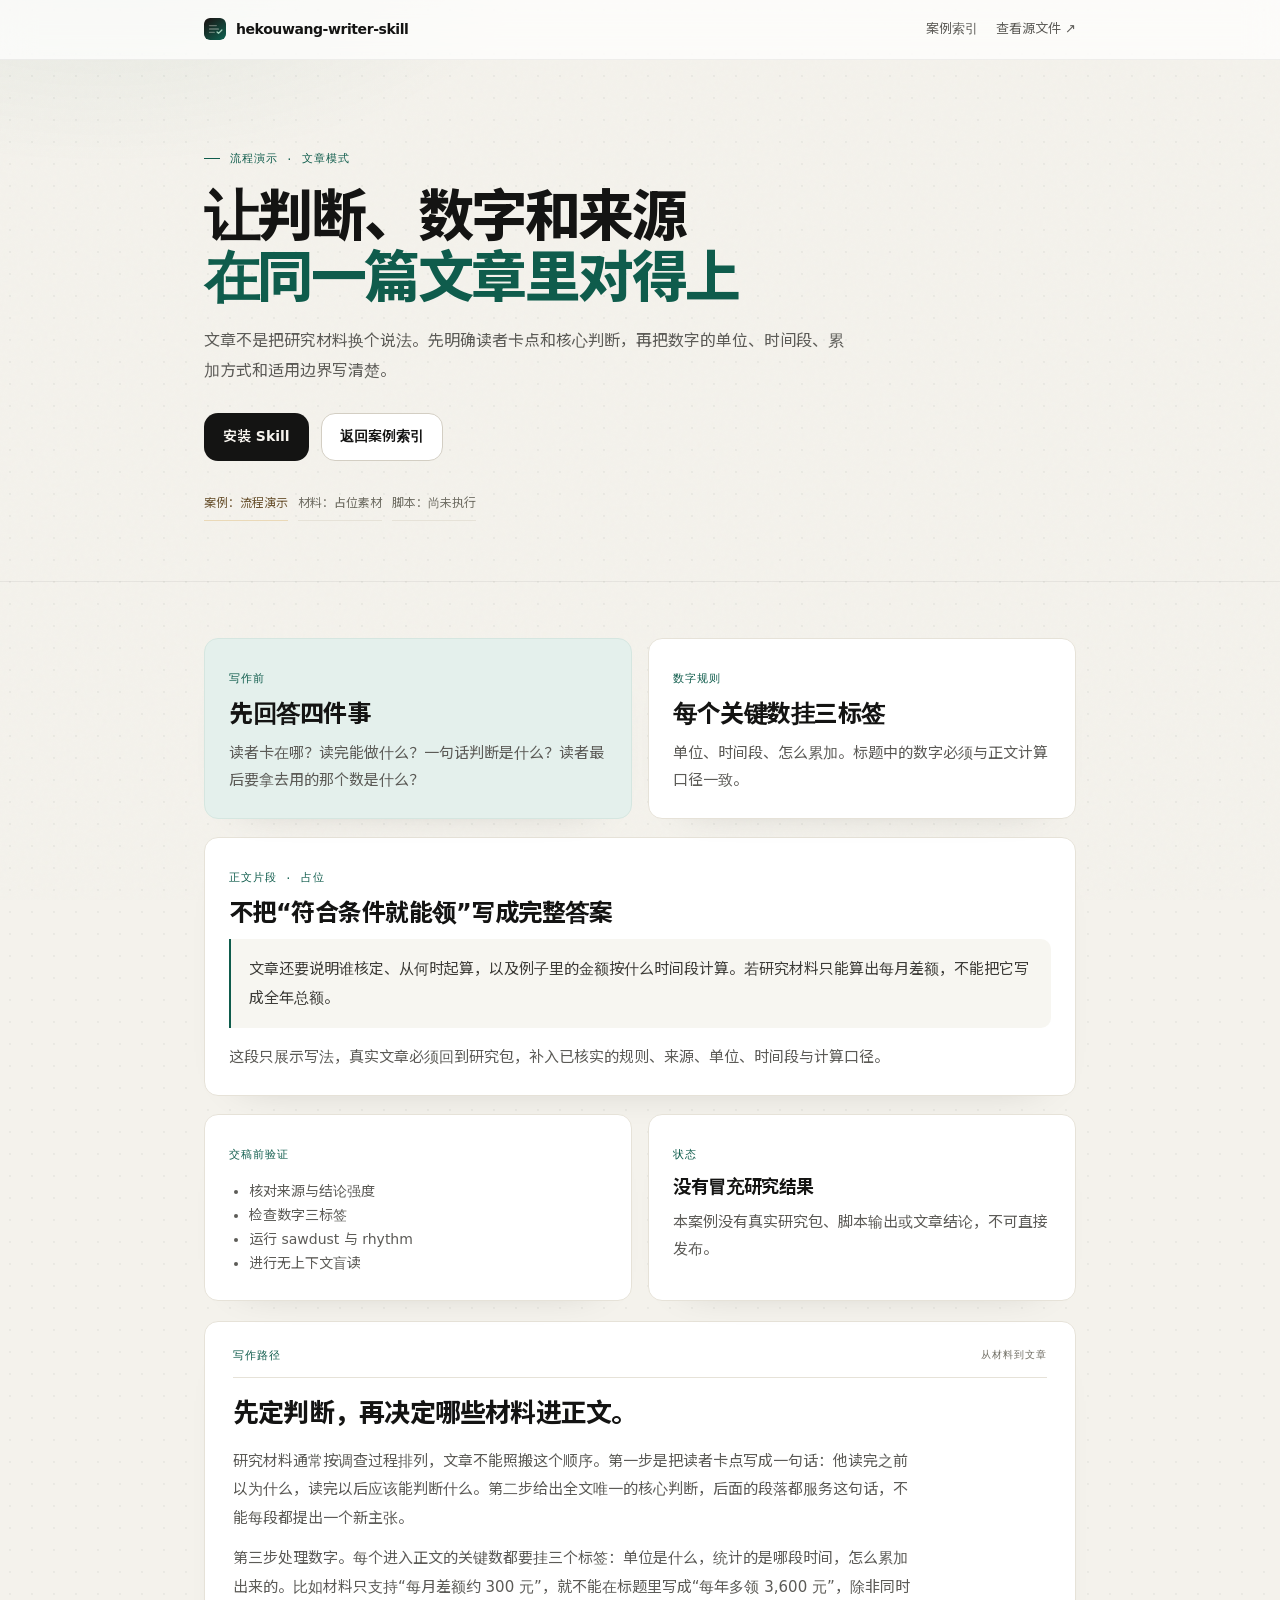
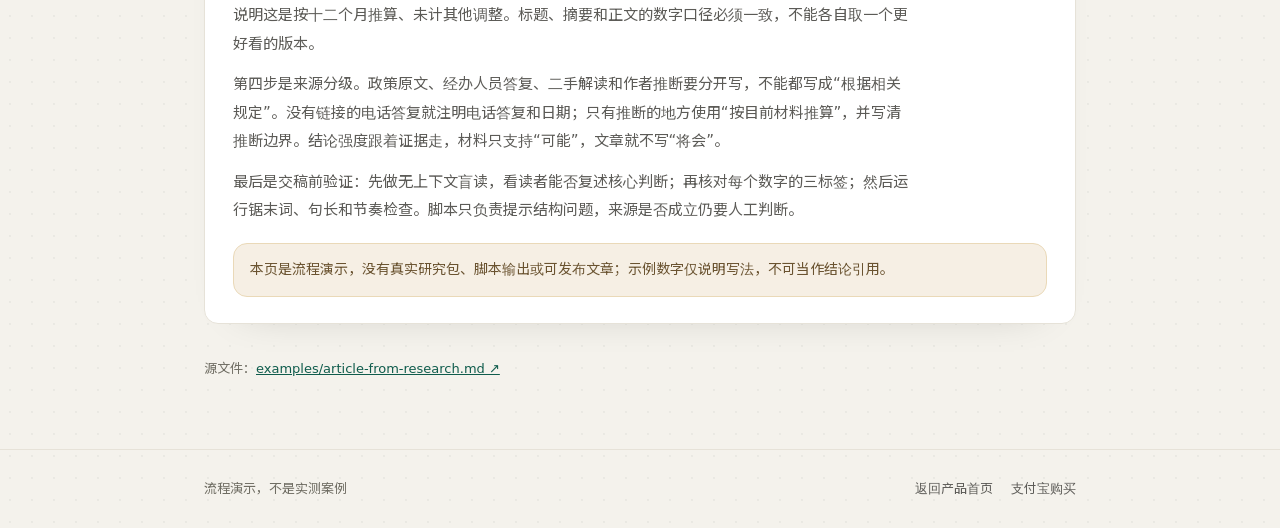
==== commit b7a112cb: "docs: 产品页改版并接入订阅入口，统一 6 个案例页视觉" ====
--- a/docs/cases/article-from-research.html
+++ b/docs/cases/article-from-research.html
@@ -1,2 +1,2 @@
 <!doctype html><html lang="zh-CN"><head><meta charset="utf-8"><meta name="viewport" content="width=device-width,initial-scale=1"><title>从研究材料写文章 · writer-skill 案例</title><link rel="icon" href="../icon.svg?v=2" type="image/svg+xml"><link rel="stylesheet" href="../tokens.css"><link rel="stylesheet" href="style.css"><link rel="stylesheet" href="case-upgrade.css"></head><body><header class="top"><div class="wrap"><a class="brand" href="../"><img class="brand-icon" src="../icon.svg?v=2" width="22" height="22" alt="">hekouwang-writer-skill</a><nav class="nav"><a href="../#examples">案例索引</a><a href="https://github.com/huiyonghkw/hekouwang-writer-skill/blob/main/examples/article-from-research.md">查看源文件 ↗</a></nav></div></header><section class="hero"><div class="wrap"><span class="label">流程演示 · 文章模式</span><h1>让判断、数字和来源<br><span>在同一篇文章里对得上</span></h1><p>文章不是把研究材料换个说法。先明确读者卡点和核心判断，再把数字的单位、时间段、累加方式和适用边界写清楚。</p><div class="hero-links"><a class="button primary" href="../#start">安装 Skill</a><a class="button" href="../#examples">返回案例索引</a></div><div class="statusbar"><span class="demo">案例：流程演示</span><span>材料：占位素材</span><span>脚本：尚未执行</span></div></div></section><main class="content"><div class="wrap"><div class="grid"><article class="card soft"><span class="tag">写作前</span><h2>先回答四件事</h2><p>读者卡在哪？读完能做什么？一句话判断是什么？读者最后要拿去用的那个数是什么？</p></article><article class="card"><span class="tag">数字规则</span><h2>每个关键数挂三标签</h2><p>单位、时间段、怎么累加。标题中的数字必须与正文计算口径一致。</p></article></div><div class="card" style="margin-top:18px"><span class="tag">正文片段 · 占位</span><h2>不把“符合条件就能领”写成完整答案</h2><blockquote class="quote">文章还要说明谁核定、从何时起算，以及例子里的金额按什么时间段计算。若研究材料只能算出每月差额，不能把它写成全年总额。</blockquote><p style="margin-top:16px">这段只展示写法，真实文章必须回到研究包，补入已核实的规则、来源、单位、时间段与计算口径。</p></div><div class="grid" style="margin-top:18px"><article class="card"><span class="tag">交稿前验证</span><ul><li>核对来源与结论强度</li><li>检查数字三标签</li><li>运行 sawdust 与 rhythm</li><li>进行无上下文盲读</li></ul></article><article class="card"><span class="tag">状态</span><h3>没有冒充研究结果</h3><p>本案例没有真实研究包、脚本输出或文章结论，不可直接发布。</p></article></div><section class="card proof-card"><div class="section-heading"><span class="tag">写作路径</span><span class="section-index">从材料到文章</span></div><h2>先定判断，再决定哪些材料进正文。</h2><p>研究材料通常按调查过程排列，文章不能照搬这个顺序。第一步是把读者卡点写成一句话：他读完之前以为什么，读完以后应该能判断什么。第二步给出全文唯一的核心判断，后面的段落都服务这句话，不能每段都提出一个新主张。</p><p>第三步处理数字。每个进入正文的关键数都要挂三个标签：单位是什么，统计的是哪段时间，怎么累加出来的。比如材料只支持“每月差额约 300 元”，就不能在标题里写成“每年多领 3,600 元”，除非同时说明这是按十二个月推算、未计其他调整。标题、摘要和正文的数字口径必须一致，不能各自取一个更好看的版本。</p><p>第四步是来源分级。政策原文、经办人员答复、二手解读和作者推断要分开写，不能都写成“根据相关规定”。没有链接的电话答复就注明电话答复和日期；只有推断的地方使用“按目前材料推算”，并写清推断边界。结论强度跟着证据走，材料只支持“可能”，文章就不写“将会”。</p><p>最后是交稿前验证：先做无上下文盲读，看读者能否复述核心判断；再核对每个数字的三标签；然后运行锯末词、句长和节奏检查。脚本只负责提示结构问题，来源是否成立仍要人工判断。</p><div class="notice" style="margin-top:18px">本页是流程演示，没有真实研究包、脚本输出或可发布文章；示例数字仅说明写法，不可当作结论引用。</div></section>
-<p class="source">源文件：<a href="https://github.com/huiyonghkw/hekouwang-writer-skill/blob/main/examples/article-from-research.md">examples/article-from-research.md ↗</a></p></div></main><footer class="footer"><div class="wrap"><span>流程演示，不是实测案例</span><a href="../">返回产品首页</a></div></footer></body></html>+<p class="source">源文件：<a href="https://github.com/huiyonghkw/hekouwang-writer-skill/blob/main/examples/article-from-research.md">examples/article-from-research.md ↗</a></p></div></main><footer class="footer"><div class="wrap"><span>流程演示，不是实测案例</span><div style="display:flex;gap:18px"><a href="../">返回产品首页</a><a href="../index.html#buy">支付宝购买</a></div></div></footer></body></html>
--- a/docs/tokens.css
+++ b/docs/tokens.css
@@ -9,18 +9,18 @@
 :root{
   --ink:#141413;
   --muted:#5c5b57;
-  --faint:#8b897f;
+  --faint:#6f6d63;
   --paper:#f4f2ec;
-  --surface:#fffcf7;
+  --surface:#ffffff;
   --line:#e6e2d8;
   --line-strong:#d3cec3;
   --accent:#0f5c4c;
   --accent-soft:#e4f0ec;
   --warn-bg:#f6efe4;
   --warn-ink:#6a5330;
-  --radius:12px;
+  --radius:14px;
   --shadow:0 20px 48px -34px rgba(20,20,19,.28);
-  --font: 'HKW Sans SC',-apple-system,BlinkMacSystemFont,'PingFang SC','Hiragino Sans GB','Microsoft YaHei',sans-serif;
+  --font: -apple-system,'system-ui',Inter,'HKW Sans SC','PingFang SC','Microsoft YaHei',system-ui,sans-serif;
   --mono: ui-monospace,SFMono-Regular,Menlo,monospace;
   color-scheme:light;
 }
@@ -28,7 +28,10 @@
 html{scroll-behavior:smooth}
 body{
   margin:0;
-  background:var(--paper);
+  background-color:var(--paper);
+  background-image:radial-gradient(rgba(20,20,19,.045) 1px,transparent 1px);
+  background-size:22px 22px;
+  background-position:-1px -1px;
   color:var(--ink);
   font-family:var(--font);
   line-height:1.7;
--- a/docs/cases/style.css
+++ b/docs/cases/style.css
@@ -1,13 +1,13 @@
 /* 案例页组件层；色板/字体/纸纹见 ../tokens.css */
 .wrap{max-width:920px;margin:auto;padding:0 24px}
-.top{height:60px;background:rgba(244,242,236,.78);border-bottom:1px solid rgba(20,20,19,.06);backdrop-filter:blur(16px) saturate(1.2)}
+.top{height:60px;background:rgba(255,255,255,.72);border-bottom:1px solid rgba(20,20,19,.06);backdrop-filter:blur(16px) saturate(1.2)}
 .top .wrap{height:100%;display:flex;align-items:center;justify-content:space-between}
 .brand{display:inline-flex;align-items:center;gap:10px;color:var(--ink);text-decoration:none;font-weight:700;letter-spacing:-.03em;font-size:14px}
 .brand-icon{width:22px;height:22px;border-radius:6px;flex:none;display:block}
 .nav{display:flex;gap:18px;font-size:13px}
 .nav a,.back{color:var(--muted);text-decoration:none}
 .nav a:hover,.back:hover{color:var(--ink)}
-.hero{padding:80px 0 60px;text-align:left;border-bottom:0;background:transparent}
+.hero{padding:80px 0 60px;text-align:left;border-bottom:1px solid rgba(20,20,19,.06);background:transparent}
 .label,.tag{font:11px var(--mono);letter-spacing:.1em;text-transform:uppercase;color:var(--accent)}
 .label{display:inline-flex;align-items:center;gap:10px;border:0;background:transparent;border-radius:0;padding:0}
 .label::before{content:"";width:16px;height:1px;background:var(--accent)}
@@ -15,13 +15,13 @@
 .hero h1 span{background:none;-webkit-background-clip:unset;background-clip:unset;color:var(--accent);font-style:normal;font-weight:inherit}
 .hero p{max-width:640px;margin:18px 0 0;color:var(--muted);font-size:16px;line-height:1.85}
 .hero-links{margin-top:28px;display:flex;gap:12px;justify-content:flex-start;flex-wrap:wrap}
-.button{display:inline-flex;align-items:center;padding:11px 18px;border-radius:var(--radius);text-decoration:none;font-size:14px;font-weight:600;border:1px solid var(--line-strong);background:rgba(255,252,247,.7);color:var(--ink);transition:border-color .2s ease,background .2s ease}
+.button{display:inline-flex;align-items:center;padding:11px 18px;border-radius:var(--radius);text-decoration:none;font-size:14px;font-weight:600;border:1px solid var(--line-strong);background:#fff;color:var(--ink);transition:border-color .2s ease,background .2s ease}
 .button:hover{border-color:var(--ink)}
 .button.primary{color:#f7f4ee;border-color:transparent;background:var(--ink)}
 .button.primary:hover{background:#242320}
 .content{padding:56px 0}
 .grid{display:grid;grid-template-columns:1fr 1fr;gap:16px}
-.card{background:var(--surface);border:1px solid var(--line);border-radius:var(--radius);padding:24px;box-shadow:none}
+.card{background:var(--surface);border:1px solid var(--line);border-radius:var(--radius);padding:24px;box-shadow:0 18px 44px -40px rgba(20,20,19,.32)}
 .soft{background:var(--accent-soft);border-color:#d5e6e0}
 .card h2,.card h3{margin:9px 0 10px;line-height:1.3;letter-spacing:-.02em}
 .card h2{font-size:24px;font-weight:750}
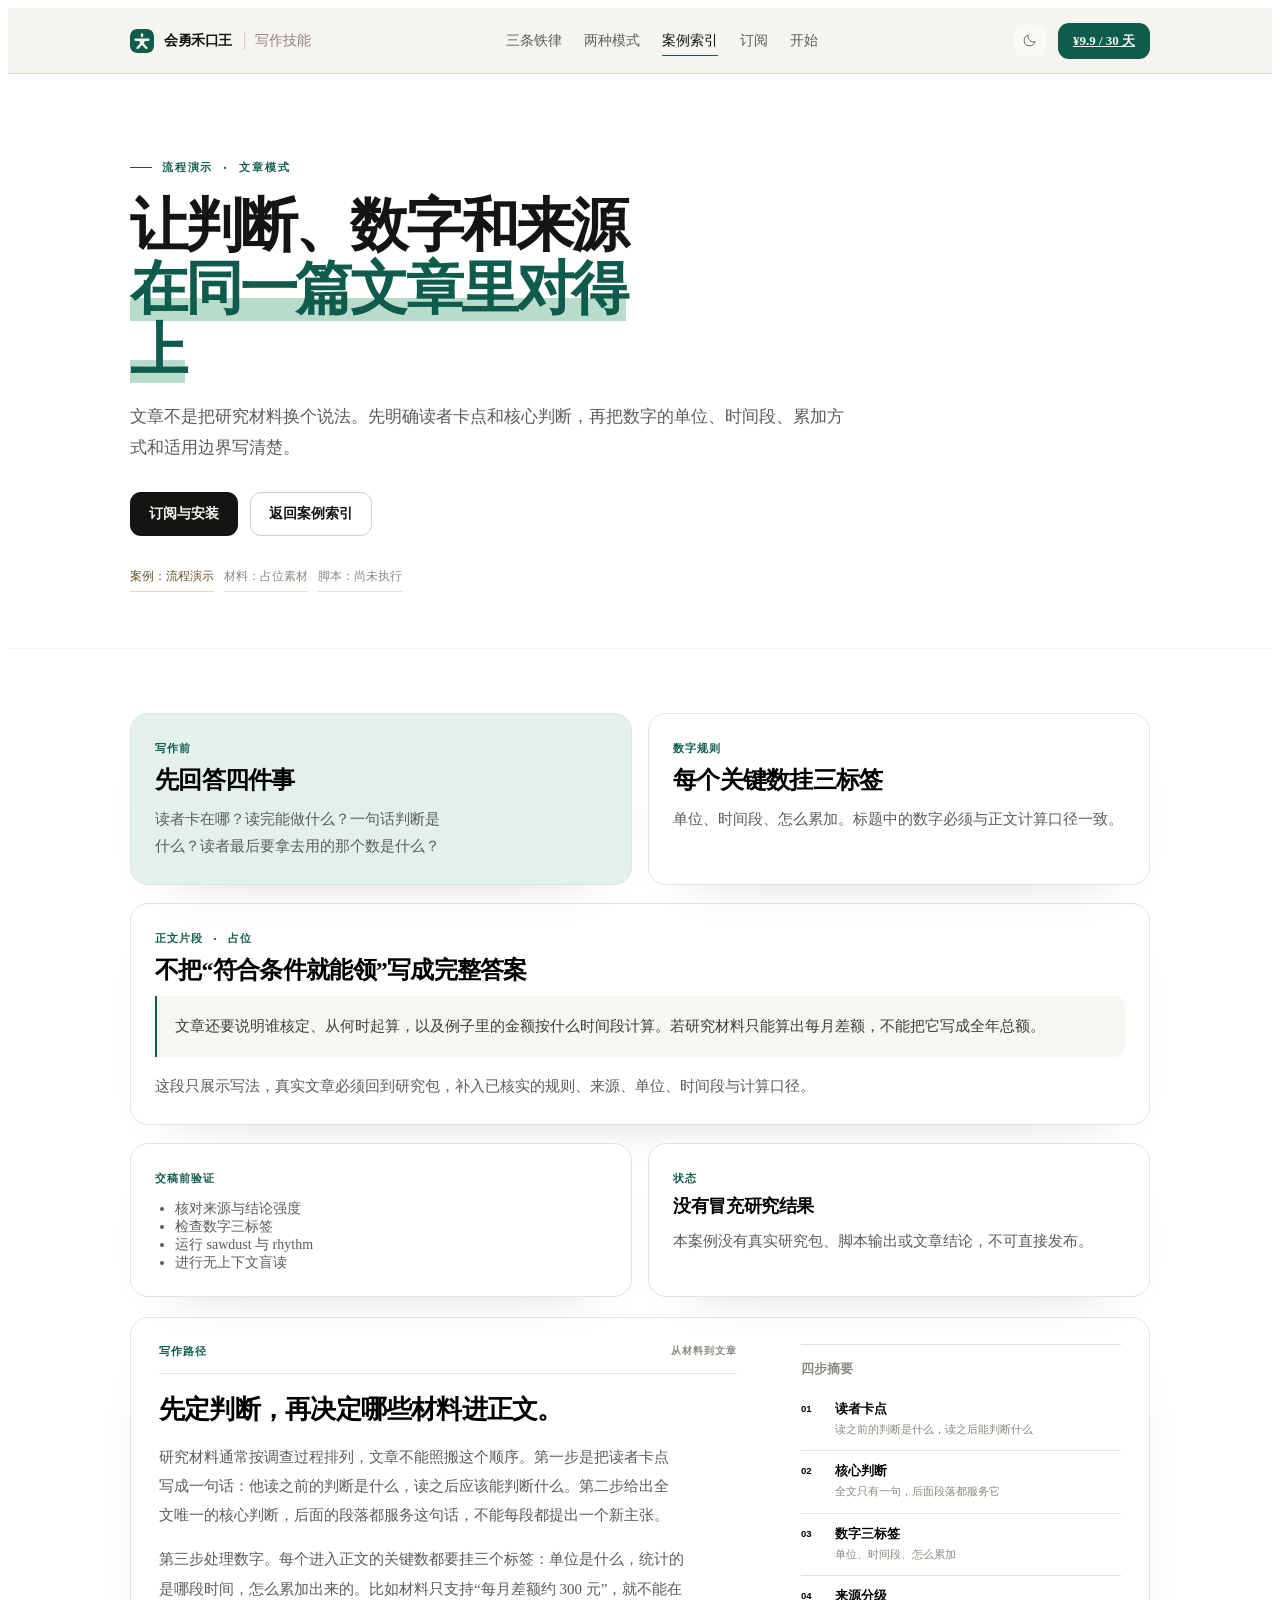
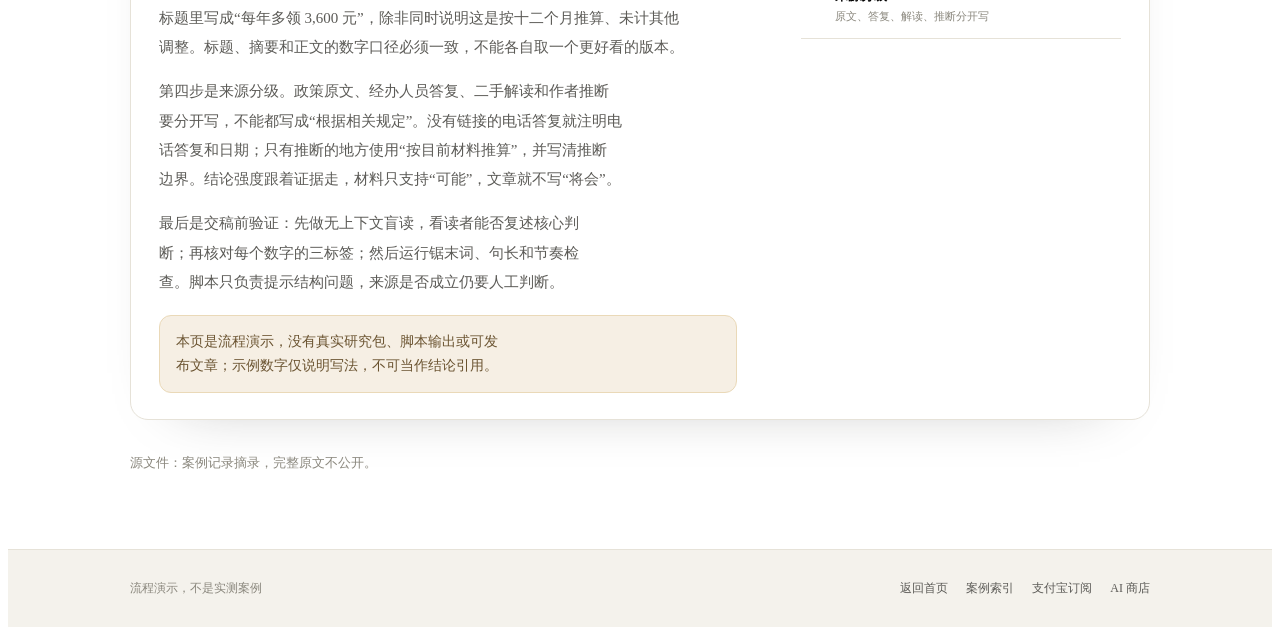
==== commit 20c6b182: "release: clean Lite root aligned to org standard Single-root history for hekouwang-writer-lite-skill" ====
--- a/docs/cases/article-from-research.html
+++ b/docs/cases/article-from-research.html
@@ -1,2 +1,19 @@
-<!doctype html><html lang="zh-CN"><head><meta charset="utf-8"><meta name="viewport" content="width=device-width,initial-scale=1"><title>从研究材料写文章 · writer-skill 案例</title><link rel="icon" href="../icon.svg?v=2" type="image/svg+xml"><link rel="stylesheet" href="../tokens.css"><link rel="stylesheet" href="style.css"><link rel="stylesheet" href="case-upgrade.css"></head><body><header class="top"><div class="wrap"><a class="brand" href="../"><img class="brand-icon" src="../icon.svg?v=2" width="22" height="22" alt="">hekouwang-writer-skill</a><nav class="nav"><a href="../#examples">案例索引</a><a href="https://github.com/huiyonghkw/hekouwang-writer-skill/blob/main/examples/article-from-research.md">查看源文件 ↗</a></nav></div></header><section class="hero"><div class="wrap"><span class="label">流程演示 · 文章模式</span><h1>让判断、数字和来源<br><span>在同一篇文章里对得上</span></h1><p>文章不是把研究材料换个说法。先明确读者卡点和核心判断，再把数字的单位、时间段、累加方式和适用边界写清楚。</p><div class="hero-links"><a class="button primary" href="../#start">安装 Skill</a><a class="button" href="../#examples">返回案例索引</a></div><div class="statusbar"><span class="demo">案例：流程演示</span><span>材料：占位素材</span><span>脚本：尚未执行</span></div></div></section><main class="content"><div class="wrap"><div class="grid"><article class="card soft"><span class="tag">写作前</span><h2>先回答四件事</h2><p>读者卡在哪？读完能做什么？一句话判断是什么？读者最后要拿去用的那个数是什么？</p></article><article class="card"><span class="tag">数字规则</span><h2>每个关键数挂三标签</h2><p>单位、时间段、怎么累加。标题中的数字必须与正文计算口径一致。</p></article></div><div class="card" style="margin-top:18px"><span class="tag">正文片段 · 占位</span><h2>不把“符合条件就能领”写成完整答案</h2><blockquote class="quote">文章还要说明谁核定、从何时起算，以及例子里的金额按什么时间段计算。若研究材料只能算出每月差额，不能把它写成全年总额。</blockquote><p style="margin-top:16px">这段只展示写法，真实文章必须回到研究包，补入已核实的规则、来源、单位、时间段与计算口径。</p></div><div class="grid" style="margin-top:18px"><article class="card"><span class="tag">交稿前验证</span><ul><li>核对来源与结论强度</li><li>检查数字三标签</li><li>运行 sawdust 与 rhythm</li><li>进行无上下文盲读</li></ul></article><article class="card"><span class="tag">状态</span><h3>没有冒充研究结果</h3><p>本案例没有真实研究包、脚本输出或文章结论，不可直接发布。</p></article></div><section class="card proof-card"><div class="section-heading"><span class="tag">写作路径</span><span class="section-index">从材料到文章</span></div><h2>先定判断，再决定哪些材料进正文。</h2><p>研究材料通常按调查过程排列，文章不能照搬这个顺序。第一步是把读者卡点写成一句话：他读完之前以为什么，读完以后应该能判断什么。第二步给出全文唯一的核心判断，后面的段落都服务这句话，不能每段都提出一个新主张。</p><p>第三步处理数字。每个进入正文的关键数都要挂三个标签：单位是什么，统计的是哪段时间，怎么累加出来的。比如材料只支持“每月差额约 300 元”，就不能在标题里写成“每年多领 3,600 元”，除非同时说明这是按十二个月推算、未计其他调整。标题、摘要和正文的数字口径必须一致，不能各自取一个更好看的版本。</p><p>第四步是来源分级。政策原文、经办人员答复、二手解读和作者推断要分开写，不能都写成“根据相关规定”。没有链接的电话答复就注明电话答复和日期；只有推断的地方使用“按目前材料推算”，并写清推断边界。结论强度跟着证据走，材料只支持“可能”，文章就不写“将会”。</p><p>最后是交稿前验证：先做无上下文盲读，看读者能否复述核心判断；再核对每个数字的三标签；然后运行锯末词、句长和节奏检查。脚本只负责提示结构问题，来源是否成立仍要人工判断。</p><div class="notice" style="margin-top:18px">本页是流程演示，没有真实研究包、脚本输出或可发布文章；示例数字仅说明写法，不可当作结论引用。</div></section>
-<p class="source">源文件：<a href="https://github.com/huiyonghkw/hekouwang-writer-skill/blob/main/examples/article-from-research.md">examples/article-from-research.md ↗</a></p></div></main><footer class="footer"><div class="wrap"><span>流程演示，不是实测案例</span><div style="display:flex;gap:18px"><a href="../">返回产品首页</a><a href="../index.html#buy">支付宝购买</a></div></div></footer></body></html>+<!doctype html><html lang="zh-CN"><head><meta charset="utf-8"><meta name="viewport" content="width=device-width,initial-scale=1">
+<script>(function(){try{var s=localStorage.getItem('hkw-theme');var d=s?s==='dark':matchMedia('(prefers-color-scheme: dark)').matches;document.documentElement.dataset.theme=d?'dark':'light';}catch(e){document.documentElement.dataset.theme='light';}})();</script><title>从研究材料写文章 · writer-skill 案例</title><link rel="icon" href="../icon.svg?v=3" type="image/svg+xml"><link rel="stylesheet" href="../tokens.css?v=7"><link rel="stylesheet" href="style.css?v=8"><link rel="stylesheet" href="case-upgrade.css?v=10"></head><body><header class="top"><div class="wrap top-inner"><a class="brand" href="../index.html"><img class="brand-icon" src="../icon.svg?v=3" width="24" height="24" alt=""><span>会勇禾口王</span><span class="brand-sub">写作技能</span></a><nav class="nav" aria-label="主导航"><a href="../index.html#laws">三条铁律</a><a href="../index.html#modes">两种模式</a><a class="is-current" href="../index.html#more-cases">案例索引</a><a href="../index.html#plans">订阅</a><a href="../index.html#install">开始</a></nav><div class="top-actions"><button class="theme-toggle" type="button" aria-label="切换亮色 / 暗色" title="切换亮色 / 暗色"><svg class="i-moon" viewBox="0 0 24 24" aria-hidden="true"><path d="M20.4 14.1A8.6 8.6 0 0 1 9.9 3.6 8.6 8.6 0 1 0 20.4 14.1Z"/></svg><svg class="i-sun" viewBox="0 0 24 24" aria-hidden="true"><circle cx="12" cy="12" r="4.1"/><path d="M12 2.4v2.2M12 19.4v2.2M4.9 4.9l1.6 1.6M17.5 17.5l1.6 1.6M2.4 12h2.2M19.4 12h2.2M4.9 19.1l1.6-1.6M17.5 6.5l1.6-1.6"/></svg></button><a class="top-cta" href="../index.html#plans">¥9.9 / 30 天</a></div></div></header><section class="hero"><div class="wrap"><span class="label">流程演示 · 文章模式</span><h1>让判断、数字和来源<br><span>在同一篇文章里对得上</span></h1><p>文章不是把研究材料换个说法。先明确读者卡点和核心判断，再把数字的单位、时间段、累加方式和适用边界写清楚。</p><div class="hero-links"><a class="button primary" href="../index.html#install">订阅与安装</a><a class="button" href="../index.html#more-cases">返回案例索引</a></div><div class="statusbar"><span class="demo">案例：流程演示</span><span>材料：占位素材</span><span>脚本：尚未执行</span></div></div></section><main class="content"><div class="wrap"><div class="grid"><article class="card soft"><span class="tag">写作前</span><h2>先回答四件事</h2><p>读者卡在哪？读完能做什么？一句话判断是什么？读者最后要拿去用的那个数是什么？</p></article><article class="card"><span class="tag">数字规则</span><h2>每个关键数挂三标签</h2><p>单位、时间段、怎么累加。标题中的数字必须与正文计算口径一致。</p></article></div><div class="card" style="margin-top:18px"><span class="tag">正文片段 · 占位</span><h2>不把“符合条件就能领”写成完整答案</h2><blockquote class="quote">文章还要说明谁核定、从何时起算，以及例子里的金额按什么时间段计算。若研究材料只能算出每月差额，不能把它写成全年总额。</blockquote><p style="margin-top:16px">这段只展示写法，真实文章必须回到研究包，补入已核实的规则、来源、单位、时间段与计算口径。</p></div><div class="grid" style="margin-top:18px"><article class="card"><span class="tag">交稿前验证</span><ul><li>核对来源与结论强度</li><li>检查数字三标签</li><li>运行 sawdust 与 rhythm</li><li>进行无上下文盲读</li></ul></article><article class="card"><span class="tag">状态</span><h3>没有冒充研究结果</h3><p>本案例没有真实研究包、脚本输出或文章结论，不可直接发布。</p></article></div><section class="card proof-card proof-card--split">
+<div class="proof-main">
+<div class="section-heading"><span class="tag">写作路径</span><span class="section-index">从材料到文章</span></div>
+<h2>先定判断，再决定哪些材料进正文。</h2>
+<p>研究材料通常按调查过程排列，文章不能照搬这个顺序。第一步是把读者卡点写成一句话：他读之前的判断是什么，读之后应该能判断什么。第二步给出全文唯一的核心判断，后面的段落都服务这句话，不能每段都提出一个新主张。</p><p>第三步处理数字。每个进入正文的关键数都要挂三个标签：单位是什么，统计的是哪段时间，怎么累加出来的。比如材料只支持“每月差额约 300 元”，就不能在标题里写成“每年多领 3,600 元”，除非同时说明这是按十二个月推算、未计其他调整。标题、摘要和正文的数字口径必须一致，不能各自取一个更好看的版本。</p><p>第四步是来源分级。政策原文、经办人员答复、二手解读和作者推断要分开写，不能都写成“根据相关规定”。没有链接的电话答复就注明电话答复和日期；只有推断的地方使用“按目前材料推算”，并写清推断边界。结论强度跟着证据走，材料只支持“可能”，文章就不写“将会”。</p><p>最后是交稿前验证：先做无上下文盲读，看读者能否复述核心判断；再核对每个数字的三标签；然后运行锯末词、句长和节奏检查。脚本只负责提示结构问题，来源是否成立仍要人工判断。</p>
+<div class="notice" style="margin-top:18px">本页是流程演示，没有真实研究包、脚本输出或可发布文章；示例数字仅说明写法，不可当作结论引用。</div>
+</div>
+<aside class="proof-aside" aria-label="写作路径四步">
+<span class="aside-k">四步摘要</span>
+<ol>
+<li><b>01</b><span>读者卡点</span><em>读之前的判断是什么，读之后能判断什么</em></li>
+<li><b>02</b><span>核心判断</span><em>全文只有一句，后面段落都服务它</em></li>
+<li><b>03</b><span>数字三标签</span><em>单位、时间段、怎么累加</em></li>
+<li><b>04</b><span>来源分级</span><em>原文、答复、解读、推断分开写</em></li>
+</ol>
+</aside>
+</section>
+<p class="source">源文件：案例记录摘录，完整原文不公开。</p></div></main><footer class="footer"><div class="wrap"><span>流程演示，不是实测案例</span><div class="footer-links"><a href="../index.html">返回首页</a><a href="../index.html#more-cases">案例索引</a><a href="../index.html#buy">支付宝订阅</a><a href="https://skillpay.alipay.com/public/huiyonghkw" target="_blank" rel="noreferrer">AI 商店</a></div></div></footer><script>(function(){var b=document.querySelectorAll('.theme-toggle');if(!b.length)return;var sync=function(){var d=document.documentElement.dataset.theme==='dark';b.forEach(function(x){x.setAttribute('aria-label',d?'切换到亮色模式':'切换到暗色模式');x.setAttribute('title',d?'切换到亮色模式':'切换到暗色模式');});};b.forEach(function(x){x.addEventListener('click',function(){var n=document.documentElement.dataset.theme==='dark'?'light':'dark';document.documentElement.dataset.theme=n;try{localStorage.setItem('hkw-theme',n)}catch(e){}sync();});});sync();})();</script></body></html>
--- a/docs/tokens.css
+++ b/docs/tokens.css
@@ -1,15 +1,38 @@
 /* Atelier 纸面 · 共享 token（首页与案例页共用） */
+/* 页面文案改动后重跑 docs/fonts/subset.sh；否则新字会回退到苹方。 */
 @font-face{
   font-family:'HKW Sans SC';
-  src:url('fonts/hkw-sans-sc-subset.woff2?v=6') format('woff2-variations');
+  src:url('fonts/hkw-sans-sc-subset.woff2?v=8') format('woff2-variations'),
+      url('fonts/hkw-sans-sc-subset.woff2?v=8') format('woff2');
   font-weight:100 900;
+  font-style:normal;
+  font-display:swap;
+}
+@font-face{
+  font-family:'Plex Mono';
+  src:url('fonts/ibm-plex-mono-400.woff2?v=1') format('woff2');
+  font-weight:400;
+  font-style:normal;
+  font-display:swap;
+}
+@font-face{
+  font-family:'Plex Mono';
+  src:url('fonts/ibm-plex-mono-600.woff2?v=1') format('woff2');
+  font-weight:600;
+  font-style:normal;
+  font-display:swap;
+}
+@font-face{
+  font-family:'Plex Mono';
+  src:url('fonts/ibm-plex-mono-700.woff2?v=1') format('woff2');
+  font-weight:700;
   font-style:normal;
   font-display:swap;
 }
 :root{
   --ink:#141413;
   --muted:#5c5b57;
-  --faint:#6f6d63;
+  --faint:#8a877d;
   --paper:#f4f2ec;
   --surface:#ffffff;
   --line:#e6e2d8;
@@ -18,19 +41,38 @@
   --accent-soft:#e4f0ec;
   --warn-bg:#f6efe4;
   --warn-ink:#6a5330;
-  --radius:14px;
+  --radius:18px;
   --shadow:0 20px 48px -34px rgba(20,20,19,.28);
-  --font: -apple-system,'system-ui',Inter,'HKW Sans SC','PingFang SC','Microsoft YaHei',system-ui,sans-serif;
-  --mono: ui-monospace,SFMono-Regular,Menlo,monospace;
+  --font: 'HKW Sans SC',-apple-system,BlinkMacSystemFont,'PingFang SC','Hiragino Sans GB','Microsoft YaHei',sans-serif;
+  --mono: 'Plex Mono',ui-monospace,SFMono-Regular,Menlo,monospace;
+  --num: -apple-system,BlinkMacSystemFont,'SF Pro Display','Segoe UI','PingFang SC',sans-serif;
   color-scheme:light;
 }
+/* ============ 系统暗色模式 ============ */
+
+:root[data-theme="dark"]{
+    --ink:#ece9e1;
+    --muted:#a8a49a;
+    --faint:#827e74;
+    --paper:#111513;
+    --surface:#191f1c;
+    --line:#2a312d;
+    --line-strong:#3b443f;
+    --accent:#6fbfa4;
+    --accent-soft:rgba(111,191,164,.13);
+    --warn-bg:rgba(216,176,106,.12);
+    --warn-ink:#d8b06a;
+    --shadow:0 24px 60px -40px rgba(0,0,0,.75);
+    color-scheme:dark;
+  }
+
 *{box-sizing:border-box}
 html{scroll-behavior:smooth}
-body{
+:root[data-theme="dark"] body{
   margin:0;
   background-color:var(--paper);
-  background-image:radial-gradient(rgba(20,20,19,.045) 1px,transparent 1px);
-  background-size:22px 22px;
+  background-image:radial-gradient(rgba(20,20,19,.038) 1px,transparent 1px);
+  background-size:24px 24px;
   background-position:-1px -1px;
   color:var(--ink);
   font-family:var(--font);
@@ -38,7 +80,7 @@
   overflow-x:hidden;
 }
 /* 纸纹：只保留极淡一层；柔光只留左上一点 */
-body::before{
+:root[data-theme="dark"] body::before{
   content:"";
   position:fixed;
   inset:0;
@@ -46,7 +88,7 @@
   z-index:0;
   background:radial-gradient(60% 42% at 8% -6%,rgba(15,92,76,.07),transparent 58%);
 }
-body::after{
+:root[data-theme="dark"] body::after{
   content:"";
   position:fixed;
   inset:0;
@@ -55,7 +97,7 @@
   opacity:.022;
   background-image:url("data:image/svg+xml,%3Csvg viewBox='0 0 220 220' xmlns='http://www.w3.org/2000/svg'%3E%3Cfilter id='n'%3E%3CfeTurbulence type='fractalNoise' baseFrequency='0.9' numOctaves='2' stitchTiles='stitch'/%3E%3C/filter%3E%3Crect width='100%25' height='100%25' filter='url(%23n)'/%3E%3C/svg%3E");
 }
-body>*{position:relative;z-index:1}
+:root[data-theme="dark"] body>*:not(.nav):not(.progress){position:relative;z-index:1}
 a:focus-visible,button:focus-visible{
   outline:2px solid var(--accent);
   outline-offset:3px;
@@ -63,4 +105,4 @@
 }
 @media(prefers-reduced-motion:reduce){
   html{scroll-behavior:auto}
-}
+}
--- a/docs/cases/style.css
+++ b/docs/cases/style.css
@@ -8,7 +8,7 @@
 .nav a,.back{color:var(--muted);text-decoration:none}
 .nav a:hover,.back:hover{color:var(--ink)}
 .hero{padding:80px 0 60px;text-align:left;border-bottom:1px solid rgba(20,20,19,.06);background:transparent}
-.label,.tag{font:11px var(--mono);letter-spacing:.1em;text-transform:uppercase;color:var(--accent)}
+.label,.tag{font:700 11px var(--mono);letter-spacing:.1em;text-transform:uppercase;color:var(--accent)}
 .label{display:inline-flex;align-items:center;gap:10px;border:0;background:transparent;border-radius:0;padding:0}
 .label::before{content:"";width:16px;height:1px;background:var(--accent)}
 .hero h1{margin:20px 0 0;max-width:18ch;font-size:clamp(38px,5.2vw,56px);line-height:1.08;letter-spacing:-.045em;font-weight:800;color:var(--ink)}
@@ -31,10 +31,17 @@
 .section-title{font-size:30px;line-height:1.25;letter-spacing:-.04em;margin:0 0 24px}
 .quote{margin:0;border-left:2px solid var(--accent);background:rgba(244,242,236,.7);padding:16px 18px;color:#3d3c38;font-size:15px;line-height:1.9;border-radius:0 10px 10px 0}
 .table{width:100%;border-collapse:collapse;font-size:14px}
-.table th,.table td{text-align:left;padding:10px 12px;border-bottom:1px solid var(--line);vertical-align:top}
+.table-wrap{max-width:100%;overflow-x:auto;overscroll-behavior-x:contain}
+.table-wrap::-webkit-scrollbar{height:6px}
+.table-wrap::-webkit-scrollbar-thumb{background:rgba(20,20,19,.16);border-radius:3px}
+.table-wrap::-webkit-scrollbar-track{background:transparent}
+.table th,.table td{text-align:left;padding:10px 9px;border-bottom:1px solid var(--line);vertical-align:top;white-space:nowrap}
+.table th:first-child,.table td:first-child{padding-left:12px}
+.table th:last-child,.table td:last-child{padding-right:12px}
+.table--wrap th,.table--wrap td{white-space:normal;min-width:180px}
 .table th{font-weight:700;color:var(--muted);background:rgba(244,242,236,.7)}
 .notice{padding:14px 16px;border-radius:var(--radius);background:var(--warn-bg);border:1px solid #ead9b8;color:var(--warn-ink);font-size:14px;line-height:1.7}
-.status{display:inline-flex;padding:5px 10px;border-radius:var(--radius);background:var(--accent-soft);color:var(--accent);font:11px var(--mono)}
+.status{display:inline-flex;padding:5px 10px;border-radius:var(--radius);background:var(--accent-soft);color:var(--accent);font:700 11px var(--mono)}
 .statusbar{display:flex;flex-wrap:wrap;gap:10px;margin-top:26px}
 .statusbar span{display:inline-flex;align-items:center;gap:6px;padding:6px 0;border:0;border-radius:0;background:transparent;font-size:12px;color:var(--faint);border-bottom:1px solid var(--line)}
 .statusbar .demo{background:transparent;color:var(--warn-ink);border-bottom-color:#ead9b8}
@@ -49,6 +56,7 @@
 .evidence-caption{overflow-wrap:anywhere}
 @media(max-width:700px){
   .check-row{grid-template-columns:1fr;gap:6px}
+  .table--wrap th,.table--wrap td{min-width:0}
   .wrap{padding:0 18px}
   .nav{display:none}
   .hero{padding:56px 0 42px}
--- a/docs/cases/case-upgrade.css
+++ b/docs/cases/case-upgrade.css
@@ -3,11 +3,11 @@
 .case-jump{display:flex;flex-wrap:wrap;justify-content:flex-start;gap:10px;margin-top:24px}
 .nowrap{white-space:nowrap}
 .case-jump a{display:inline-flex;align-items:center;gap:7px;padding:7px 0;border:0;border-bottom:1px solid var(--line-strong);border-radius:0;background:transparent;color:var(--muted);text-decoration:none;font-size:12px}
-.case-jump a b{font:10px var(--mono);color:var(--accent);font-weight:600}
+.case-jump a b{font:700 10px var(--mono);color:var(--accent)}
 .case-jump a:hover{color:var(--ink);border-bottom-color:var(--ink)}
 
 .section-heading{display:flex;justify-content:space-between;align-items:center;flex-wrap:wrap;gap:4px 14px;padding-bottom:14px;margin-bottom:18px;border-bottom:1px solid var(--line)}
-.section-index{font:10px var(--mono);letter-spacing:.1em;color:var(--faint);text-transform:uppercase}
+.section-index{font:700 10px var(--mono);letter-spacing:.1em;color:var(--faint);text-transform:uppercase}
 
 /* 外层 section.card：统一留白，不再被 padding:8px 0 冲掉 */
 .card.proof-card{padding:26px 28px;margin-top:20px}
@@ -97,10 +97,11 @@
 .outline-list li::before{
   content:counter(outline,decimal-leading-zero);
   position:absolute;
-  left:16px;top:16px;
-  font:10px var(--mono);
+  left:16px;top:17px;
+  font:700 10px/1.6 var(--num);
   color:var(--faint);
-  letter-spacing:.04em;
+  letter-spacing:.02em;
+  font-variant-numeric:tabular-nums;
 }
 .outline-list li:nth-child(odd){border-right:1px solid var(--line)}
 .outline-list li:nth-child(1),
@@ -110,7 +111,7 @@
 .outline-list li:nth-last-child(-n+2){border-bottom:0}
 .outline-list li:last-child:nth-child(odd){grid-column:1/-1;border-right:0}
 .outline-list span{font-size:13px;font-weight:600;line-height:1.6}
-.outline-list small{font-size:11px;line-height:1.7;color:var(--muted)}
+.outline-list small{font-size:11px;line-height:1.7;color:var(--muted);margin-left:6px}
 
 .evidence-pair{align-items:stretch;border:0;background:none;overflow:visible;gap:0}
 .evidence-pair>article{display:flex;flex-direction:column}
@@ -118,7 +119,7 @@
 .quote-formula{
   margin:16px 0;
   padding:14px 16px;
-  font:13px/2 var(--mono);
+  font:700 13px/2 var(--mono);
   background:rgba(244,242,236,.65);
   border-left:2px solid var(--accent);
   border-radius:0;
@@ -140,7 +141,14 @@
   font-size:12px;
   font-weight:600;
 }
-.source-stamp small{font:9px var(--mono);letter-spacing:.08em;color:var(--faint);font-weight:400}
+.source-stamp small{font:700 9px var(--mono);letter-spacing:.08em;color:var(--faint)}
+
+.mini{margin-top:16px;border:1px solid var(--line);border-radius:var(--radius);background:rgba(255,252,247,.92);overflow:hidden}
+.mini-head{display:flex;align-items:center;justify-content:space-between;gap:10px;padding:9px 14px;border-bottom:1px solid var(--line);background:rgba(244,242,236,.72);font:700 11px/1 var(--mono);letter-spacing:.08em;text-transform:uppercase;color:var(--faint)}
+.mini table{width:100%;border-collapse:collapse;font-size:12.5px}
+.mini th,.mini td{padding:8px 10px;text-align:left;border-bottom:1px solid var(--line);font-variant-numeric:tabular-nums;white-space:nowrap}
+.mini th{font:700 10px/1 var(--mono);letter-spacing:.08em;text-transform:uppercase;color:var(--faint);background:rgba(255,252,247,.6)}
+.mini tr:last-child td{border-bottom:0}
 
 .check-list{margin-top:20px;border-top:1px solid var(--line)}
 .check-row{
@@ -151,7 +159,7 @@
   border-bottom:1px solid var(--line);
   align-items:baseline;
 }
-.check-row b{font:11px var(--mono);color:var(--accent);font-weight:600}
+.check-row b{font:700 11px var(--mono);color:var(--accent)}
 .check-row span{font-size:12px;line-height:1.85;color:var(--muted)}
 .proof-notice{margin-top:20px}
 
@@ -184,3 +192,118 @@
   .case-jump{justify-content:flex-start}
   .section-heading{padding-bottom:10px;margin-bottom:14px}
 }
+
+/* ============ 与首页一致的壳层（2026-11） ============ */
+html{scroll-padding-top:84px}
+.wrap{max-width:1080px;padding:0 30px}
+.top{position:sticky;top:0;z-index:90;height:66px;background:rgba(244,242,236,.82);border-bottom:1px solid var(--line);backdrop-filter:blur(18px) saturate(1.25)}
+.top-inner{height:100%;display:flex;align-items:center;justify-content:space-between;gap:24px}
+.brand{font-size:14px;font-weight:750;letter-spacing:-.03em;gap:10px;min-width:0}
+.brand-icon{width:24px;height:24px;border-radius:7px}
+.brand-sub{color:var(--faint);font-weight:550;letter-spacing:0;padding-left:10px;margin-left:2px;border-left:1px solid var(--line-strong);white-space:nowrap}
+.nav{display:flex;align-items:center;gap:22px;font-size:13.5px;color:var(--muted)}
+.nav a{position:relative;color:var(--muted);white-space:nowrap}
+.nav a::after{content:"";position:absolute;left:0;right:0;bottom:-6px;height:1px;background:var(--accent);transform:scaleX(0);transform-origin:left;transition:transform .25s cubic-bezier(.22,1,.36,1)}
+.nav a:hover{color:var(--ink)}
+.nav a:hover::after,.nav a.is-current::after{transform:scaleX(1)}
+.nav a.is-current{color:var(--ink)}
+
+.theme-toggle{display:inline-flex;align-items:center;justify-content:center;width:32px;height:32px;flex:none;padding:0;border:1px solid var(--line-2);border-radius:9px;background:rgba(255,253,248,.55);color:var(--muted);cursor:pointer;transition:border-color .2s,color .2s,background .2s,transform .2s var(--ease)}
+.theme-toggle:hover{border-color:var(--ink);color:var(--ink);transform:translateY(-1px)}
+.theme-toggle svg{width:15px;height:15px;fill:none;stroke:currentColor;stroke-width:1.5;stroke-linecap:round;stroke-linejoin:round}
+.theme-toggle .i-sun{display:none}
+.theme-toggle .i-moon{display:block}
+.theme-toggle--mobile{display:none}
+:root[data-theme="dark"] .theme-toggle{background:rgba(255,253,248,.04)}
+:root[data-theme="dark"] .theme-toggle .i-sun{display:block}
+:root[data-theme="dark"] .theme-toggle .i-moon{display:none}
+@media(max-width:960px){.theme-toggle--mobile{display:inline-flex}}
+.top-actions{display:flex;align-items:center;gap:12px;flex:none}
+.top-cta{display:inline-flex;align-items:center;justify-content:center;padding:9px 15px;border-radius:11px;background:var(--accent);color:#f7f4ee;font-size:13px;font-weight:650;white-space:nowrap;box-shadow:0 14px 30px -20px rgba(15,92,76,.8);transition:background .2s,transform .2s}
+.top-cta:hover{background:#0b4a3d;transform:translateY(-1px)}
+.hero{padding:80px 0 56px}
+.hero h1{font-size:clamp(38px,5vw,58px);line-height:1.08;letter-spacing:-.05em;font-weight:800}
+.hero h1 span{color:var(--accent);background-image:linear-gradient(transparent 64%,rgba(157,206,184,.72) 64%);box-decoration-break:clone;-webkit-box-decoration-break:clone}
+.hero p{font-size:17px;line-height:1.85;max-width:42em}
+.hero-links .button,.button{border-radius:11px;padding:12px 18px;font-size:13.5px;font-weight:650}
+.button{background:var(--surface);border-color:var(--line-strong)}
+.button.primary{background:var(--ink);color:#f7f4ee;border-color:transparent}
+.button.primary:hover{background:#242320}
+.label{letter-spacing:.16em}
+.label::before{width:22px}
+.content{padding:64px 0}
+.card{border-radius:18px;box-shadow:0 24px 60px -50px rgba(20,20,19,.4)}
+.card h2{letter-spacing:-.03em}
+.notice{border-radius:12px}
+.footer{padding:30px 0;background:var(--paper);border-top:1px solid var(--line);font-size:12px;color:var(--faint)}
+.footer .wrap{display:flex;flex-wrap:wrap;justify-content:space-between;gap:14px}
+.footer-links{display:flex;flex-wrap:wrap;gap:18px}
+.footer a{color:var(--muted)}
+.footer a:hover{color:var(--ink)}
+.proof-card{scroll-margin-top:84px}
+/* 长文案例：正文 + 边栏，避免超长行宽与右侧空档 */
+.proof-card--split{display:grid;grid-template-columns:minmax(0,600px) minmax(200px,320px);gap:64px;align-items:start;justify-content:space-between}
+.proof-main{min-width:0}
+.proof-card--split .proof-main>p{max-width:600px;margin:15px 0 0;line-height:1.95}
+.proof-card--split h2{text-wrap:balance}
+.proof-aside{position:sticky;top:96px;border-top:1px solid var(--line);padding-top:14px;min-width:0}
+.aside-k{font:700 9px/1 var(--mono);letter-spacing:.12em;color:var(--faint)}
+.proof-aside ol{list-style:none;margin:12px 0 0;padding:0}
+.proof-aside li{display:grid;grid-template-columns:24px minmax(0,1fr);gap:3px 10px;padding:12px 0;border-bottom:1px solid var(--line)}
+.proof-aside b{grid-row:1/3;font:700 9.5px/1.6 var(--num);color:var(--green);font-variant-numeric:tabular-nums}
+.proof-aside span{font-size:12.5px;font-weight:700;letter-spacing:-.01em}
+.proof-aside em{font-style:normal;font-size:11px;line-height:1.6;color:var(--faint)}
+@media(max-width:960px){
+  .proof-card--split{grid-template-columns:1fr;gap:26px}
+  .proof-aside{position:static}
+}
+
+@media(max-width:900px){
+  .top-inner>.theme-toggle{margin-left:auto}
+  .wrap{padding:0 18px}
+  .nav{display:none}
+  .top-cta{display:inline-flex}
+}
+@media(max-width:700px){
+  .brand-sub{display:none}
+  .top-inner{gap:10px}
+  .top-cta{padding:8px 11px;font-size:12px}
+  .theme-toggle{width:30px;height:30px}
+  .hero{padding:54px 0 40px}
+  .hero h1{font-size:clamp(34px,9.4vw,46px);max-width:none}
+  .hero p{font-size:15.5px}
+  .hero-links{flex-direction:column;align-items:stretch}
+  .hero-links .button{width:100%;justify-content:center}
+  .content{padding:42px 0}
+  .footer .wrap{flex-direction:column}
+}
+/* ============ 系统暗色模式 ============ */
+
+:root[data-theme="dark"] .top{background:rgba(17,21,19,.82)}
+:root[data-theme="dark"] .top-cta{background:#2f7d68;box-shadow:0 14px 30px -20px rgba(0,0,0,.8)}
+:root[data-theme="dark"] .top-cta:hover{background:#3a9079}
+:root[data-theme="dark"] .hero{border-bottom-color:rgba(255,253,248,.06)}
+:root[data-theme="dark"] .hero h1 span{background-image:linear-gradient(transparent 64%,rgba(157,206,184,.16) 64%)}
+:root[data-theme="dark"] .button{background:var(--surface);color:var(--ink)}
+:root[data-theme="dark"] .button.primary{background:#e8e5dd;color:#141413;border-color:transparent}
+:root[data-theme="dark"] .button.primary:hover{background:#f7f4ee}
+:root[data-theme="dark"] .card{box-shadow:0 24px 60px -50px rgba(0,0,0,.8)}
+:root[data-theme="dark"] .soft{border-color:rgba(111,191,164,.24)}
+:root[data-theme="dark"] .quote,.proof-side .quote{background:rgba(255,253,248,.04);color:#cfcbc1}
+:root[data-theme="dark"] .proof-after .quote{background:rgba(255,253,248,.05)}
+:root[data-theme="dark"] .table th{background:rgba(255,253,248,.045)}
+:root[data-theme="dark"] .table-wrap::-webkit-scrollbar-thumb{background:rgba(255,253,248,.16)}
+:root[data-theme="dark"] .notice{border-color:rgba(216,176,106,.22)}
+:root[data-theme="dark"] .statusbar .demo{border-bottom-color:rgba(216,176,106,.3)}
+:root[data-theme="dark"] .source-stamp{border-color:rgba(111,191,164,.24)}
+:root[data-theme="dark"] .mini{background:rgba(25,31,28,.92)}
+:root[data-theme="dark"] .mini-head{background:rgba(255,253,248,.035)}
+:root[data-theme="dark"] .mini th{background:rgba(255,253,248,.045)}
+:root[data-theme="dark"] .proof-after .table th{background:rgba(255,253,248,.045)}
+:root[data-theme="dark"] .footer{background:var(--paper)}
+
+/* 无 class 的裸表格同样单行 */
+.table-wrap>table th,.table-wrap>table td{white-space:nowrap}
+
+/* 窄屏段尾孤行：短段落平衡断行 */
+.card p,.card li,.proof-card>p,.proof-main>p,.proof-reason p,.quote,.notice,.evidence-caption,.check-row span,.mini td,.proof-aside em,.proof-aside span,.statusbar span,.case-jump a{text-wrap:balance}
